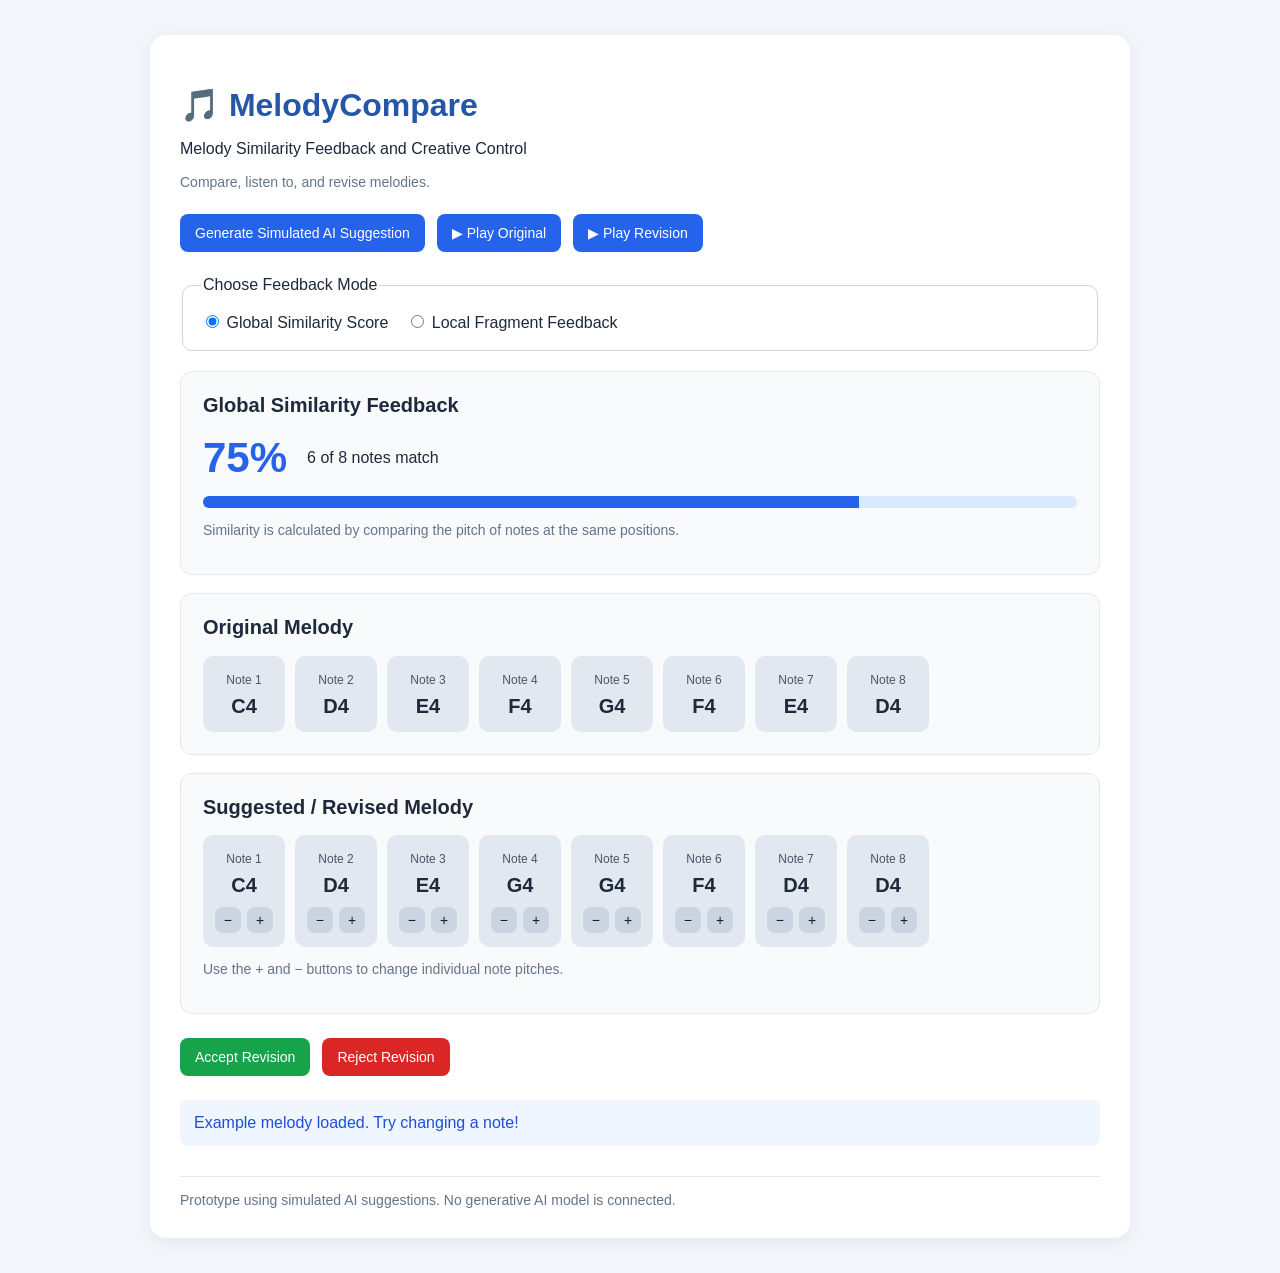
==== index.html @ 16bbe39f "Add working MelodyCompare prototype" ====
<!DOCTYPE html>
<html lang="en">
<head>
  <meta charset="UTF-8">
  <meta name="viewport" content="width=device-width, initial-scale=1.0">
  <title>MelodyCompare</title>
  <link rel="stylesheet" href="style.css">
</head>

<body>
  <main class="app">
    <header>
      <h1>🎵 MelodyCompare</h1>
      <p>Melody Similarity Feedback and Creative Control</p>
      <p class="subtitle">
        Compare, listen to, and revise melodies.
      </p>
    </header>

    <section class="toolbar">
      <button id="suggestBtn">
        Generate Simulated AI Suggestion
      </button>
      <button id="playOriginalBtn">
        ▶ Play Original
      </button>
      <button id="playRevisedBtn">
        ▶ Play Revision
      </button>
    </section>

    <fieldset class="mode-switch">
      <legend>Choose Feedback Mode</legend>

      <label>
        <input type="radio" name="feedbackMode"
               value="global" checked>
        Global Similarity Score
      </label>

      <label>
        <input type="radio" name="feedbackMode"
               value="local">
        Local Fragment Feedback
      </label>
    </fieldset>

    <section id="globalPanel" class="panel">
      <h2>Global Similarity Feedback</h2>
      <div class="score-line">
        <strong id="similarityScore">75%</strong>
        <span id="matchCount"></span>
      </div>
      <div class="meter">
        <div id="scoreBar" class="meter-fill"></div>
      </div>
      <p class="hint">
        Similarity is calculated by comparing
        the pitch of notes at the same positions.
      </p>
    </section>

    <section id="localPanel" class="panel hidden">
      <h2>Local Fragment Feedback</h2>
      <p>
        Green notes match the original.
        Orange notes have different pitches.
      </p>
    </section>

    <section class="panel">
      <h2>Original Melody</h2>
      <div id="originalNotes" class="notes"></div>
    </section>

    <section class="panel">
      <h2>Suggested / Revised Melody</h2>
      <div id="revisedNotes" class="notes"></div>
      <p class="hint">
        Use the + and − buttons to change
        individual note pitches.
      </p>
    </section>

    <section class="toolbar">
      <button id="acceptBtn" class="accept">
        Accept Revision
      </button>
      <button id="rejectBtn" class="reject">
        Reject Revision
      </button>
    </section>

    <p id="status" role="status">
      Example melody loaded. Try changing a note!
    </p>

    <footer>
      Prototype using simulated AI suggestions.
      No generative AI model is connected.
    </footer>
  </main>

  <script src="app.js"></script>
</body>
</html>
---- style.css ----
* {
  box-sizing: border-box;
}

body {
  margin: 0;
  font-family: Arial, sans-serif;
  background: #f3f6fb;
  color: #1e293b;
}

.app {
  max-width: 980px;
  margin: 35px auto;
  padding: 30px;
  background: white;
  border-radius: 16px;
  box-shadow: 0 4px 20px #00000012;
}

h1 {
  color: #2457a7;
  margin-bottom: 8px;
}

h2 {
  font-size: 20px;
  margin-top: 0;
}

.subtitle,
.hint,
footer {
  color: #64748b;
  font-size: 14px;
}

.toolbar {
  display: flex;
  flex-wrap: wrap;
  gap: 12px;
  margin: 24px 0;
}

button {
  cursor: pointer;
  border: none;
  border-radius: 8px;
  padding: 11px 15px;
  background: #2563eb;
  color: white;
  font-size: 14px;
}

button:hover {
  filter: brightness(0.92);
}

.mode-switch {
  display: flex;
  flex-wrap: wrap;
  gap: 18px;
  border: 1px solid #cbd5e1;
  border-radius: 10px;
  padding: 18px;
  margin-bottom: 20px;
}

.mode-switch label {
  cursor: pointer;
}

.panel {
  background: #f8fafc;
  border: 1px solid #e2e8f0;
  border-radius: 12px;
  padding: 22px;
  margin: 18px 0;
}

.hidden {
  display: none;
}

.score-line {
  display: flex;
  align-items: center;
  gap: 20px;
  margin: 14px 0;
}

#similarityScore {
  font-size: 42px;
  color: #2563eb;
}

.meter {
  height: 12px;
  background: #dbeafe;
  border-radius: 10px;
  overflow: hidden;
}

.meter-fill {
  height: 100%;
  width: 75%;
  background: #2563eb;
  transition: width 0.2s;
}

.notes {
  display: flex;
  flex-wrap: wrap;
  gap: 10px;
  margin-top: 15px;
}

.note {
  min-width: 82px;
  padding: 12px 8px;
  text-align: center;
  background: #e2e8f0;
  border: 2px solid transparent;
  border-radius: 10px;
}

.note strong {
  display: block;
  font-size: 20px;
  margin-top: 7px;
}

.index {
  font-size: 12px;
  color: #475569;
}

.note.matched {
  background: #dcfce7;
  border-color: #22c55e;
}

.note.changed {
  background: #ffedd5;
  border-color: #f97316;
}

.note-controls {
  display: flex;
  justify-content: center;
  gap: 6px;
  margin-top: 10px;
}

.note-controls button {
  padding: 5px 9px;
  background: #cbd5e1;
  color: #0f172a;
}

.accept {
  background: #16a34a;
}

.reject {
  background: #dc2626;
}

#status {
  padding: 14px;
  border-radius: 8px;
  background: #eff6ff;
  color: #1d4ed8;
}

footer {
  margin-top: 30px;
  border-top: 1px solid #e2e8f0;
  padding-top: 15px;
}

@media (max-width: 600px) {
  .app {
    margin: 0;
    padding: 16px;
  }

  .note {
    min-width: 70px;
  }
}
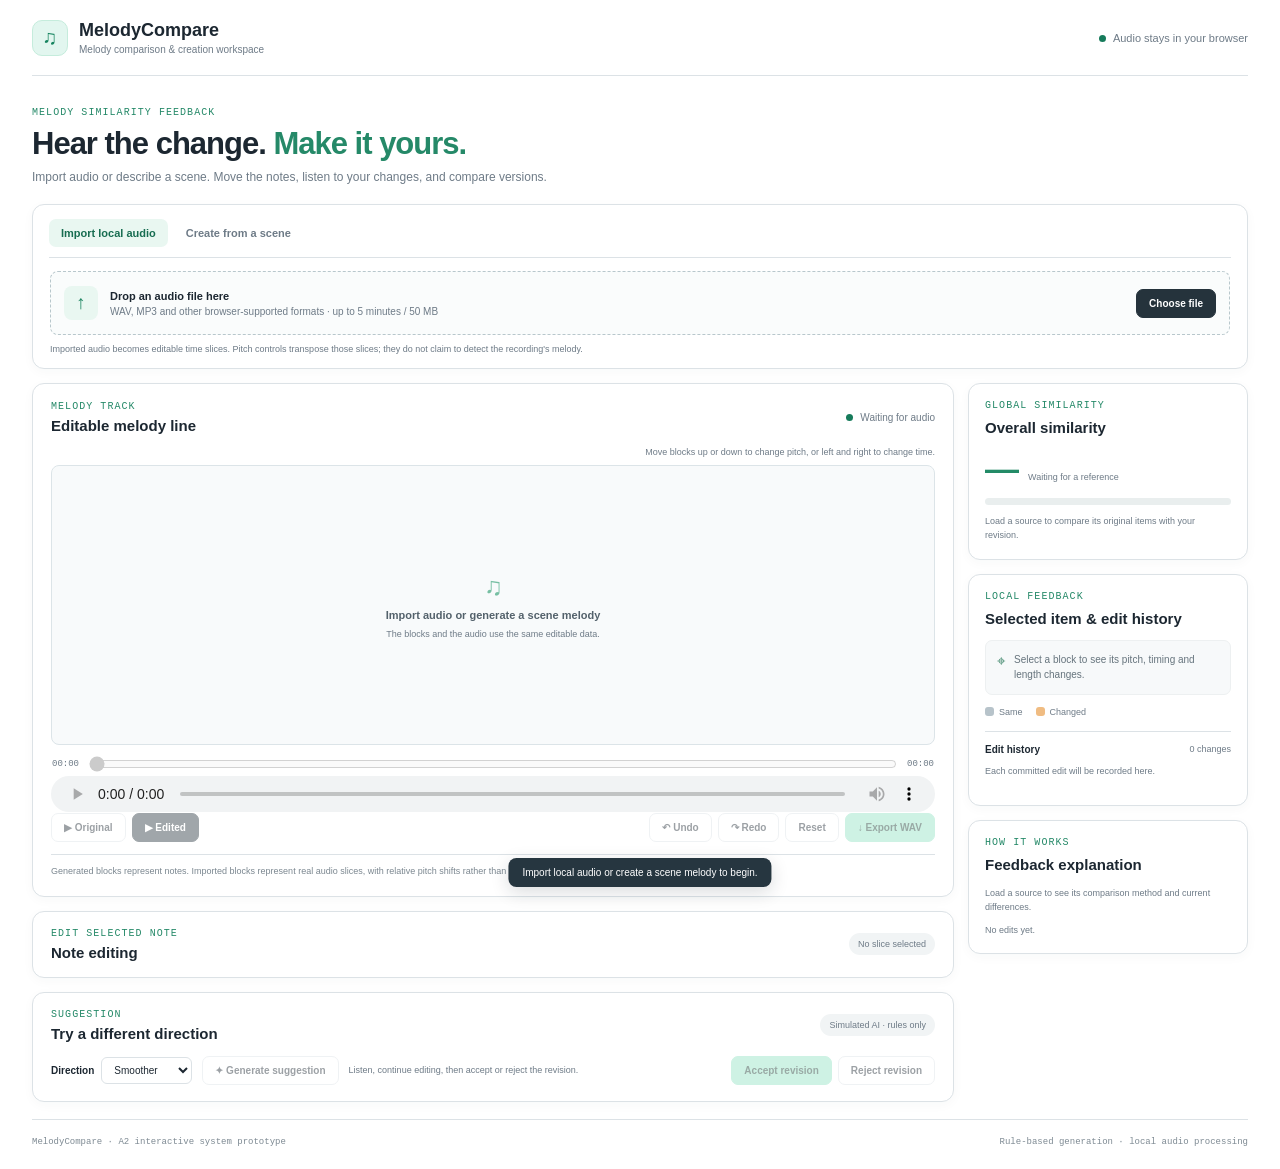
==== commit a355b154: "Upgrade MelodyCompare with audio editing and feedback" ====
--- a/index.html
+++ b/index.html
@@ -1,107 +1,77 @@
-
-<!DOCTYPE html>
-<html lang="en">
-<head>
-  <meta charset="UTF-8">
-  <meta name="viewport" content="width=device-width, initial-scale=1.0">
-  <title>MelodyCompare</title>
-  <link rel="stylesheet" href="style.css">
-</head>
-
-<body>
-  <main class="app">
-    <header>
-      <h1>🎵 MelodyCompare</h1>
-      <p>Melody Similarity Feedback and Creative Control</p>
-      <p class="subtitle">
-        Compare, listen to, and revise melodies.
-      </p>
-    </header>
-
-    <section class="toolbar">
-      <button id="suggestBtn">
-        Generate Simulated AI Suggestion
-      </button>
-      <button id="playOriginalBtn">
-        ▶ Play Original
-      </button>
-      <button id="playRevisedBtn">
-        ▶ Play Revision
-      </button>
-    </section>
-
-    <fieldset class="mode-switch">
-      <legend>Choose Feedback Mode</legend>
-
-      <label>
-        <input type="radio" name="feedbackMode"
-               value="global" checked>
-        Global Similarity Score
-      </label>
-
-      <label>
-        <input type="radio" name="feedbackMode"
-               value="local">
-        Local Fragment Feedback
-      </label>
-    </fieldset>
-
-    <section id="globalPanel" class="panel">
-      <h2>Global Similarity Feedback</h2>
-      <div class="score-line">
-        <strong id="similarityScore">75%</strong>
-        <span id="matchCount"></span>
-      </div>
-      <div class="meter">
-        <div id="scoreBar" class="meter-fill"></div>
-      </div>
-      <p class="hint">
-        Similarity is calculated by comparing
-        the pitch of notes at the same positions.
-      </p>
-    </section>
-
-    <section id="localPanel" class="panel hidden">
-      <h2>Local Fragment Feedback</h2>
-      <p>
-        Green notes match the original.
-        Orange notes have different pitches.
-      </p>
-    </section>
-
-    <section class="panel">
-      <h2>Original Melody</h2>
-      <div id="originalNotes" class="notes"></div>
-    </section>
-
-    <section class="panel">
-      <h2>Suggested / Revised Melody</h2>
-      <div id="revisedNotes" class="notes"></div>
-      <p class="hint">
-        Use the + and − buttons to change
-        individual note pitches.
-      </p>
-    </section>
-
-    <section class="toolbar">
-      <button id="acceptBtn" class="accept">
-        Accept Revision
-      </button>
-      <button id="rejectBtn" class="reject">
-        Reject Revision
-      </button>
-    </section>
-
-    <p id="status" role="status">
-      Example melody loaded. Try changing a note!
-    </p>
-
-    <footer>
-      Prototype using simulated AI suggestions.
-      No generative AI model is connected.
-    </footer>
-  </main>
-
-  <script src="app.js"></script>
-</body>
-</html>
+<!doctype html>
+<html lang="en">
+<head>
+  <meta charset="UTF-8">
+  <meta name="viewport" content="width=device-width, initial-scale=1.0">
+  <meta name="theme-color" content="#ffffff">
+  <title>MelodyCompare — Melody editing workspace</title>
+  <link rel="stylesheet" href="style.css">
+</head>
+<body>
+  <main class="app-shell">
+    <header class="topbar">
+      <a class="brand" href="#top"><span class="brand-mark">♫</span><span>MelodyCompare<small>Melody comparison &amp; creation workspace</small></span></a>
+      <span class="privacy-note"><i></i>Audio stays in your browser</span>
+    </header>
+    <section class="intro" id="top">
+      <div><p class="eyebrow">MELODY SIMILARITY FEEDBACK</p><h1>Hear the change. <span>Make it yours.</span></h1><p class="subtitle">Import audio or describe a scene. Move the notes, listen to your changes, and compare versions.</p></div>
+    </section>
+    <section class="source-card card" aria-label="Audio source">
+      <div class="source-tabs" role="tablist" aria-label="Choose an audio source">
+        <button class="source-tab active" id="uploadTab" type="button" role="tab" aria-selected="true" aria-controls="uploadSource">Import local audio</button>
+        <button class="source-tab" id="generateTab" type="button" role="tab" aria-selected="false" aria-controls="generateSource">Create from a scene</button>
+      </div>
+      <div id="uploadSource" class="source-content" role="tabpanel">
+        <input id="audioFile" type="file" accept="audio/*,.wav,.mp3,.m4a,.aac,.ogg,.flac,.webm" hidden>
+        <div class="upload-drop" id="dropZone" tabindex="0" role="button" aria-label="Choose or drop an audio file">
+          <span class="upload-icon">↑</span><div><strong>Drop an audio file here</strong><span>WAV, MP3 and other browser-supported formats · up to 5 minutes / 50 MB</span></div><button class="button button-dark" id="chooseFileBtn" type="button">Choose file</button>
+        </div>
+        <p class="fine-print">Imported audio becomes editable time slices. Pitch controls transpose those slices; they do not claim to detect the recording's melody.</p>
+      </div>
+      <div id="generateSource" class="source-content hidden" role="tabpanel">
+        <label class="prompt-label" for="scenePrompt">Describe the scene you want to hear</label>
+        <div class="prompt-row"><input id="scenePrompt" type="text" maxlength="160" placeholder="For example: a gentle piano melody on a rainy evening"><button class="button button-primary" id="generateBtn" type="button">✦ Generate melody</button></div>
+        <div class="generator-options"><label>Mood<select id="moodSelect"><option value="follow">Follow description</option><option value="calm">Calm</option><option value="bright">Bright</option><option value="dreamy">Dreamy</option><option value="sad">Sad</option><option value="energetic">Energetic</option></select></label><label>Tempo <span id="tempoValue">96 BPM</span><input id="tempoControl" type="range" min="60" max="150" value="96"></label></div>
+        <p class="fine-print">A local rule-based generator creates a random monophonic melody. No generative AI model is connected.</p>
+      </div>
+      <div id="loadedFile" class="loaded-file hidden"><span class="file-glyph">♫</span><div><strong id="fileName">—</strong><span id="fileInfo">—</span></div><button class="button button-light" id="replaceFileBtn" type="button">Replace file</button></div>
+    </section>
+    <div class="workspace-grid">
+      <section class="main-column">
+        <section class="card track-card">
+          <div class="track-header"><div><p class="eyebrow">MELODY TRACK</p><h2 id="trackTitle">Editable melody line</h2></div><div class="track-status"><span class="status-dot" id="sourceDot"></span><span id="sourceStatus">Waiting for audio</span></div></div>
+          <div class="track-legend"><span class="note-legend"><i class="legend-original"></i>Same as original</span><span class="note-legend"><i class="legend-edited"></i>Changed or added</span><span class="drag-hint" id="lineHelp">Move blocks up or down to change pitch, or left and right to change time.</span></div>
+          <div class="view-options hidden" id="viewOptions"><span class="slice-view-label">Editable slices</span><span class="slice-info" id="sliceInfo"></span></div>
+          <div class="roll-wrap" id="rollWrap"><canvas id="trackCanvas" aria-label="Editable pitch and timing blocks. Select a block to use the pitch and duration controls."></canvas><div class="empty-state" id="emptyState"><span>♫</span><strong>Import audio or generate a scene melody</strong><small>The blocks and the audio use the same editable data.</small></div></div>
+          <div class="track-navigation hidden" id="trackNavigation" aria-label="Timeline view navigation"><button class="button button-light" type="button" id="panLeftBtn" aria-label="Move timeline view left" disabled>◀</button><label for="trackPan">View</label><input id="trackPan" type="range" min="0" max="1000" step="1" value="0" disabled aria-label="Move the visible timeline left or right"><button class="button button-light" type="button" id="panRightBtn" aria-label="Move timeline view right" disabled>▶</button><span id="viewRange" class="view-range">00:00 – 00:00</span></div>
+          <div class="timeline-row"><span id="trackStart">00:00</span><input id="seekControl" type="range" min="0" max="1000" value="0" disabled aria-label="Playback position"><span id="trackEnd">00:00</span></div>
+          <audio id="audioPlayer" controls preload="metadata" class="audio-player" aria-label="Play, pause and seek audio"></audio>
+          <div class="track-actions">
+            <div class="button-row"><button class="button button-light" id="playOriginalBtn" type="button" disabled>▶ Original</button><button class="button button-dark" id="playEditedBtn" type="button" disabled>▶ Edited</button></div>
+            <div class="button-row"><button class="button button-light" id="undoBtn" type="button" disabled>↶ Undo</button><button class="button button-light" id="redoBtn" type="button" disabled>↷ Redo</button><button class="button button-light" id="resetBtn" type="button" disabled>Reset</button><button class="button button-primary" id="downloadBtn" type="button" disabled>↓ Export WAV</button></div>
+          </div>
+          <p class="source-caveat" id="sourceCaveat">Generated blocks represent notes. Imported blocks represent real audio slices, with relative pitch shifts rather than detected musical pitches.</p>
+        </section>
+        <section class="card edit-card" id="editCard">
+          <div class="section-heading"><div><p class="eyebrow">EDIT SELECTED NOTE</p><h2 id="editTitle">Note editing</h2></div><span id="selectedNoteLabel" class="selection-chip">No note selected</span></div>
+          <div class="note-controls" id="noteControls"><label><span id="pitchControlLabel">Pitch</span> <select id="notePitch" disabled></select></label><label>Length <select id="noteLength" disabled><option value="0.5">½ beat</option><option value="1">1 beat</option><option value="1.5">1.5 beats</option><option value="2">2 beats</option></select></label><button class="button button-light" id="duplicateNoteBtn" type="button" disabled>Duplicate</button><button class="button button-light button-red" id="deleteNoteBtn" type="button" disabled>Delete</button><button class="button button-light" id="addNoteBtn" type="button" disabled>＋ Add</button></div>
+          <div class="upload-tools hidden" id="uploadTools"><label>Volume <input id="volumeControl" type="range" min="0" max="150" value="100"><span id="volumeValue">100%</span></label><label>Speed <input id="speedControl" type="range" min="0.5" max="1.5" step="0.05" value="1"><span id="speedValue">1.00×</span></label><button class="button button-light" id="fadeInBtn" type="button">Fade in · 2s</button><button class="button button-light" id="fadeOutBtn" type="button">Fade out · 2s</button><div class="selection-actions"><span id="selectionLabel">Shift + drag on the track to select a time range</span><button class="button button-light" id="keepSelectionBtn" type="button" disabled>Keep range</button><button class="button button-light button-red" id="deleteSelectionBtn" type="button" disabled>Remove range</button></div></div>
+        </section>
+        <section class="card edit-card suggestion-card" id="suggestionCard">
+          <div class="section-heading"><div><p class="eyebrow">SUGGESTION</p><h2>Try a different direction</h2></div><span class="selection-chip">Simulated AI · rules only</span></div>
+          <div class="suggestion-row"><div><strong>Direction</strong><select id="suggestionDirection"><option value="smoother">Smoother</option><option value="simpler">Simpler</option><option value="varied">More varied</option><option value="higher">Higher</option></select></div><button class="button button-light" id="suggestBtn" type="button" disabled>✦ Generate suggestion</button><span id="suggestionInfo">Listen, continue editing, then accept or reject the revision.</span><div class="suggestion-actions"><button class="button button-primary" id="acceptBtn" type="button" disabled>Accept revision</button><button class="button button-light" id="rejectBtn" type="button" disabled>Reject revision</button></div></div>
+        </section>
+      </section>
+      <aside class="feedback-column">
+        <section class="card feedback-card"><p class="eyebrow">GLOBAL SIMILARITY</p><h2 id="similarityTitle">Overall similarity</h2><div class="score-row"><strong id="similarityScore">—</strong><span id="similarityCount">Waiting for a reference</span></div><div class="meter"><div id="scoreBar"></div></div><p id="similarityMethod" class="feedback-copy">Load a source to compare its original items with your revision.</p></section>
+        <section class="card feedback-card local-card"><p class="eyebrow">LOCAL FEEDBACK</p><h2>Selected item &amp; edit history</h2><div class="local-note-box" id="localFeedback"><span class="local-icon">⌖</span><p>Select a block to see its pitch, timing and length changes.</p></div><div class="feedback-key"><span><i class="same-key"></i>Same</span><span><i class="changed-key"></i>Changed</span></div><div class="history-heading"><strong>Edit history</strong><span id="changeCount">0 changes</span></div><p id="historyEmpty" class="feedback-copy">Each committed edit will be recorded here.</p><ol id="changeHistory" class="change-history" aria-label="Complete chronological edit history"></ol></section>
+        <section class="card feedback-card explanation-card"><p class="eyebrow">HOW IT WORKS</p><h2>Feedback explanation</h2><p id="feedbackExplanation">Load a source to see its comparison method and current differences.</p><p id="feedbackLatest">No edits yet.</p></section>
+      </aside>
+    </div>
+    <div id="status" class="toast" role="status" aria-live="polite">Import local audio or create a scene melody to begin.</div>
+    <footer><span>MelodyCompare · A2 interactive system prototype</span><span>Rule-based generation · local audio processing</span></footer>
+  </main>
+  <script src="audio-engine.js"></script>
+  <script src="app.js"></script>
+</body>
+</html>
--- a/style.css
+++ b/style.css
@@ -1,192 +1,167 @@
-
-* {
-  box-sizing: border-box;
-}
-
-body {
-  margin: 0;
-  font-family: Arial, sans-serif;
-  background: #f3f6fb;
-  color: #1e293b;
-}
-
-.app {
-  max-width: 980px;
-  margin: 35px auto;
-  padding: 30px;
-  background: white;
-  border-radius: 16px;
-  box-shadow: 0 4px 20px #00000012;
-}
-
-h1 {
-  color: #2457a7;
-  margin-bottom: 8px;
-}
-
-h2 {
-  font-size: 20px;
-  margin-top: 0;
-}
-
-.subtitle,
-.hint,
-footer {
-  color: #64748b;
-  font-size: 14px;
-}
-
-.toolbar {
-  display: flex;
-  flex-wrap: wrap;
-  gap: 12px;
-  margin: 24px 0;
-}
-
-button {
-  cursor: pointer;
-  border: none;
-  border-radius: 8px;
-  padding: 11px 15px;
-  background: #2563eb;
-  color: white;
-  font-size: 14px;
-}
-
-button:hover {
-  filter: brightness(0.92);
-}
-
-.mode-switch {
-  display: flex;
-  flex-wrap: wrap;
-  gap: 18px;
-  border: 1px solid #cbd5e1;
-  border-radius: 10px;
-  padding: 18px;
-  margin-bottom: 20px;
-}
-
-.mode-switch label {
-  cursor: pointer;
-}
-
-.panel {
-  background: #f8fafc;
-  border: 1px solid #e2e8f0;
-  border-radius: 12px;
-  padding: 22px;
-  margin: 18px 0;
-}
-
-.hidden {
-  display: none;
-}
-
-.score-line {
-  display: flex;
-  align-items: center;
-  gap: 20px;
-  margin: 14px 0;
-}
-
-#similarityScore {
-  font-size: 42px;
-  color: #2563eb;
-}
-
-.meter {
-  height: 12px;
-  background: #dbeafe;
-  border-radius: 10px;
-  overflow: hidden;
-}
-
-.meter-fill {
-  height: 100%;
-  width: 75%;
-  background: #2563eb;
-  transition: width 0.2s;
-}
-
-.notes {
-  display: flex;
-  flex-wrap: wrap;
-  gap: 10px;
-  margin-top: 15px;
-}
-
-.note {
-  min-width: 82px;
-  padding: 12px 8px;
-  text-align: center;
-  background: #e2e8f0;
-  border: 2px solid transparent;
-  border-radius: 10px;
-}
-
-.note strong {
-  display: block;
-  font-size: 20px;
-  margin-top: 7px;
-}
-
-.index {
-  font-size: 12px;
-  color: #475569;
-}
-
-.note.matched {
-  background: #dcfce7;
-  border-color: #22c55e;
-}
-
-.note.changed {
-  background: #ffedd5;
-  border-color: #f97316;
-}
-
-.note-controls {
-  display: flex;
-  justify-content: center;
-  gap: 6px;
-  margin-top: 10px;
-}
-
-.note-controls button {
-  padding: 5px 9px;
-  background: #cbd5e1;
-  color: #0f172a;
-}
-
-.accept {
-  background: #16a34a;
-}
-
-.reject {
-  background: #dc2626;
-}
-
-#status {
-  padding: 14px;
-  border-radius: 8px;
-  background: #eff6ff;
-  color: #1d4ed8;
-}
-
-footer {
-  margin-top: 30px;
-  border-top: 1px solid #e2e8f0;
-  padding-top: 15px;
-}
-
-@media (max-width: 600px) {
-  .app {
-    margin: 0;
-    padding: 16px;
-  }
-
-  .note {
-    min-width: 70px;
-  }
-}
+:root{--bg:#fff;--card:#fff;--ink:#1c2731;--muted:#6e7b87;--line:#dce2e6;--soft:#f7f9fa;--mint:#53c7a1;--mint-dark:#167b5b;--amber:#e59c55;--red:#c95f54;--blue:#5583ae;font-family:Inter,"Segoe UI","Microsoft YaHei",sans-serif;color:var(--ink);background:var(--bg)}
+*{box-sizing:border-box}
+body{margin:0;background:var(--bg);min-height:100vh}
+.app-shell{max-width:1360px;padding:0 32px;margin:auto}
+.topbar{height:76px;border-bottom:1px solid var(--line);display:flex;align-items:center;justify-content:space-between}
+.brand{display:flex;align-items:center;gap:11px;text-decoration:none;color:var(--ink);font-weight:750;font-size:18px}
+.brand-mark{width:36px;height:36px;background:#e2f6ef;border:1px solid #c5ecdc;border-radius:10px;color:#16845f;display:grid;place-items:center;font-size:20px}
+.brand small{display:block;font:10px "Segoe UI",sans-serif;color:var(--muted);font-weight:500;margin-top:3px}
+.privacy-note{font-size:11px;color:var(--muted)}
+.privacy-note i,.status-dot{display:inline-block;width:7px;height:7px;border-radius:50%;background:var(--mint-dark);margin-right:7px}
+.intro{padding:31px 0 20px}
+.eyebrow{font:10px ui-monospace,Consolas,monospace;letter-spacing:1.05px;color:#258968;margin:0 0 8px}
+.intro h1{font-size:31px;letter-spacing:-1px;margin:0;font-weight:730}
+.intro h1 span{color:#258968}
+.subtitle{font-size:12px;color:var(--muted);margin:8px 0 0}
+.card{background:var(--card);border:1px solid var(--line);border-radius:12px;box-shadow:0 3px 12px #20303e08}
+.source-card{padding:14px 17px;margin-bottom:14px}
+.source-tabs{display:flex;gap:6px;border-bottom:1px solid var(--line);margin:0 -1px 13px;padding-bottom:10px}
+.source-tab{border:0;border-radius:7px;background:transparent;color:var(--muted);padding:8px 12px;font:600 11px "Segoe UI",sans-serif;cursor:pointer}
+.source-tab.active{color:#176d51;background:#e9f7f1}
+.source-content.hidden,.hidden{display:none!important}
+.upload-drop{min-height:64px;border:1px dashed #b8c7cc;background:#fafcfc;border-radius:8px;padding:10px 13px;display:flex;align-items:center;gap:12px;cursor:pointer}
+.upload-drop.dragging{border-color:var(--mint-dark);background:#f0faf6}
+.upload-icon{width:34px;height:34px;border-radius:8px;background:#e9f7f1;color:#218764;display:grid;place-items:center;font-size:19px}
+.upload-drop>div{display:grid;gap:4px;flex:1}
+.upload-drop strong{font-size:11px}
+.upload-drop span:not(.upload-icon){font-size:10px;color:var(--muted)}
+.button{border:1px solid var(--line);border-radius:7px;padding:8px 12px;background:#fff;color:var(--ink);font:600 10px "Segoe UI",sans-serif;cursor:pointer;white-space:nowrap;transition:.15s}
+.button:hover:not(:disabled){border-color:#9cabae;background:#f7f9f9}
+.button:focus-visible,input:focus-visible,select:focus-visible,.upload-drop:focus-visible{outline:2px solid #4dc29a;outline-offset:2px}
+.button:disabled{opacity:.43;cursor:not-allowed}
+.button-dark{background:#25333c;color:#fff;border-color:#25333c}
+.button-dark:hover:not(:disabled){background:#374a56;color:#fff}
+.button-primary{background:#8ee2c2;border-color:#8ee2c2;color:#153b30}
+.button-primary:hover:not(:disabled){background:#a3ecd1}
+.button-red{color:#b14f48}
+.prompt-label{display:block;font-size:10px;font-weight:650;margin:1px 0 6px}
+.prompt-row{display:flex;gap:8px}
+.prompt-row input{flex:1;min-width:0;border:1px solid var(--line);border-radius:7px;padding:10px 12px;font:11px "Segoe UI",sans-serif;color:var(--ink);background:#fff}
+.generator-options{display:flex;align-items:center;gap:24px;margin-top:10px}
+.generator-options label,.note-controls label,.upload-tools>label{font-size:10px;color:var(--muted);display:flex;align-items:center;gap:8px}
+.generator-options select,.suggestion-row select,.note-controls select{background:#fff;color:var(--ink);border:1px solid var(--line);border-radius:6px;padding:6px 8px;font:10px "Segoe UI",sans-serif}
+.generator-options input{accent-color:var(--mint-dark);width:120px}
+.generator-options label span{color:var(--ink)}
+.fine-print{font-size:9px;color:var(--muted);margin:9px 0 0}
+.loaded-file{display:flex;align-items:center;gap:10px;padding:7px 1px 2px}
+.file-glyph{width:32px;height:32px;border-radius:8px;display:grid;place-items:center;background:#eef7f4;color:#23845f}
+.loaded-file div{display:grid;gap:3px;flex:1;min-width:0}
+.loaded-file strong{font-size:11px;overflow:hidden;text-overflow:ellipsis;white-space:nowrap}
+.loaded-file span:not(.file-glyph){font-size:9px;color:var(--muted)}
+.workspace-grid{min-width:0;max-width:100%;display:grid;grid-template-columns:minmax(0,1fr) 280px;gap:14px;align-items:start}
+.main-column,.feedback-column{display:grid;grid-template-columns:minmax(0,1fr);min-width:0;max-width:100%;gap:14px}
+.track-card{padding:17px 18px;min-width:0;max-width:100%;overflow:hidden}
+.track-header,.section-heading{display:flex;justify-content:space-between;align-items:center}
+.track-header .eyebrow,.section-heading .eyebrow{margin-bottom:5px}
+.track-header h2,.section-heading h2,.feedback-card h2{font-size:15px;margin:0;font-weight:700}
+.track-status{font-size:10px;color:var(--muted)}
+.track-legend{display:flex;align-items:center;gap:14px;margin:13px 0 8px;font-size:9px;color:var(--muted)}
+.track-legend>span:not(.drag-hint){display:flex;align-items:center;gap:6px}
+.track-legend i{display:inline-block;width:9px;height:9px;border-radius:3px}
+.legend-original{background:#b7c3ca}
+.legend-edited{background:#f0bc82}
+.drag-hint{margin-left:auto}
+.roll-wrap{width:100%;min-width:0;max-width:100%;height:280px;position:relative;border:1px solid #dce4e8;border-radius:8px;background:#f8fafb;overflow:hidden}
+.roll-wrap canvas{width:100%;max-width:100%;height:100%;display:block;touch-action:none;cursor:crosshair}
+.empty-state{position:absolute;inset:0;display:grid;align-content:center;justify-items:center;gap:8px;color:var(--muted);pointer-events:none}
+.empty-state>span{font-size:25px;color:#77bfa3}
+.empty-state strong{font-size:11px;color:#53616b}
+.empty-state small{font-size:9px}
+.timeline-row{min-width:0;display:flex;align-items:center;gap:8px;margin:9px 1px 2px;color:var(--muted);font:9px ui-monospace,Consolas,monospace}
+.timeline-row input{min-width:0;flex:1;accent-color:#48b98e}
+.audio-player{display:block;max-width:100%;min-width:0;height:36px;width:100%;filter:none;margin:1px 0}
+.track-actions{display:flex;justify-content:space-between;align-items:center;gap:8px;flex-wrap:wrap}
+.button-row{display:flex;align-items:center;gap:6px;flex-wrap:wrap}
+.source-caveat{font-size:9px;color:#7b8790;border-top:1px solid var(--line);padding-top:10px;margin:12px 0 0;line-height:1.5}
+.edit-card{padding:16px 18px}
+.selection-chip{border-radius:20px;background:#f1f4f5;color:var(--muted);font-size:9px;padding:6px 9px}
+.note-controls{display:flex;gap:9px;align-items:center;flex-wrap:wrap;margin-top:14px}
+.note-controls label{color:var(--ink)}
+.note-controls select{min-width:90px}
+.upload-tools{display:flex;gap:9px;align-items:center;flex-wrap:wrap;margin-top:14px}
+.upload-tools.hidden{display:none}
+.upload-tools input{accent-color:var(--mint-dark);width:110px}
+.upload-tools span{color:var(--ink)}
+.selection-actions{display:flex;align-items:center;gap:7px;flex-wrap:wrap;width:100%;padding-top:7px}
+.selection-actions>span{font-size:9px;color:var(--muted);margin-right:auto}
+.section-divider{height:1px;background:var(--line);margin:15px 0}
+.suggestion-row{display:flex;align-items:center;gap:10px;flex-wrap:wrap}
+.suggestion-row>div:first-child{display:grid;grid-template-columns:auto auto;gap:6px;align-items:center}
+.suggestion-row .eyebrow{grid-column:1/-1;margin:0}
+.suggestion-row strong{font-size:10px}
+.suggestion-row>span{font-size:9px;color:var(--muted);flex:1}
+.suggestion-actions{display:flex;gap:6px}
+.feedback-card{padding:16px}
+.feedback-card h2{margin-bottom:13px}
+.score-row{display:flex;align-items:baseline;gap:9px;margin:8px 0 10px}
+.score-row strong{font:700 34px "Segoe UI",sans-serif;color:#238b67}
+.score-row span{font-size:9px;color:var(--muted)}
+.meter{height:7px;background:#e9eeee;border-radius:10px;overflow:hidden}
+.meter>div{height:100%;width:0;background:#55c69e;transition:width .2s}
+.feedback-copy{font-size:9px;color:var(--muted);line-height:1.55;margin:10px 0 0}
+.local-note-box{display:flex;gap:9px;align-items:flex-start;background:#f7f9fa;border:1px solid #edf0f1;border-radius:7px;padding:11px}
+.local-icon{font-size:15px;color:#468b70}
+.local-note-box p{font-size:10px;line-height:1.55;color:#66747d;margin:0}
+.feedback-key{display:flex;gap:13px;margin-top:12px;font-size:9px;color:var(--muted)}
+.feedback-key span{display:flex;align-items:center;gap:5px}
+.feedback-key i{width:9px;height:9px;border-radius:3px}
+.same-key{background:#b7c3ca}
+.changed-key{background:#f0bc82}
+.explanation-card p:not(.eyebrow){font-size:9px;color:var(--muted);line-height:1.6;margin:8px 0 0}
+.toast{position:fixed;bottom:13px;left:50%;transform:translateX(-50%);background:#263640;color:#fff;border-radius:8px;padding:9px 14px;font-size:10px;box-shadow:0 5px 18px #13202a28;z-index:4;max-width:90vw;text-align:center}
+footer{display:flex;justify-content:space-between;border-top:1px solid var(--line);padding:17px 0 22px;margin-top:17px;color:#7e8a93;font:9px ui-monospace,Consolas,monospace}
+
+
+.same-key,.legend-original{background:#b7c3ca}
+.changed-key,.legend-edited{background:#f0bc82}
+
+.view-options{display:flex;align-items:center;gap:10px;flex-wrap:wrap;margin:0 0 9px}
+.slice-view-label{background:#e9f7f1;border:1px solid #aad5c5;color:#176d51;border-radius:7px;padding:8px 12px;font-size:10px;white-space:nowrap}
+.slice-info{font-size:9px;color:var(--muted)}
+
+.suggestion-card .suggestion-row{margin-top:14px}
+.suggestion-row>div:first-child{display:flex;gap:7px}
+.history-heading{display:flex;justify-content:space-between;align-items:center;border-top:1px solid var(--line);margin-top:14px;padding-top:12px;font-size:10px}
+.history-heading span{font-size:9px;color:var(--muted)}
+.change-history{max-height:330px;overflow-y:auto;overscroll-behavior:contain;padding:0 0 0 23px;margin:10px 0 0;font-size:10px}
+.change-history li{padding:0 4px 12px 2px;line-height:1.55;border-bottom:1px solid #eef1f2;margin-bottom:10px}
+.change-history strong{display:block;font-size:10px}
+.change-history small{display:block;color:var(--muted);font-size:9px}
+.change-history p{margin:3px 0 0;color:#586974;overflow-wrap:anywhere}
+.suggestion-row>span{min-width:140px}
+.feedback-copy{overflow-wrap:anywhere}
+
+@media(max-width:950px){.workspace-grid{grid-template-columns:minmax(0,1fr) 245px}
+.app-shell{padding:0 20px}
+.track-actions{align-items:flex-start;flex-direction:column}
+}
+@media(max-width:720px){.workspace-grid{grid-template-columns:1fr}
+.feedback-column{grid-template-columns:1fr 1fr}
+.explanation-card{grid-column:1/-1}
+.app-shell{padding:0 14px}
+.roll-wrap{height:245px}
+.intro h1{font-size:27px}
+.privacy-note{font-size:9px}
+.track-legend{gap:9px;flex-wrap:wrap}
+.drag-hint{width:100%;margin:0}
+.generator-options{gap:12px;flex-wrap:wrap}
+}
+@media(max-width:500px){.feedback-column{grid-template-columns:1fr}
+.explanation-card{grid-column:auto}
+.app-shell{padding:0 11px}
+.track-card,.edit-card,.feedback-card{padding:13px}
+.roll-wrap{height:220px}
+.track-actions>.button-row{width:100%}
+.track-actions .button{padding:7px 8px;font-size:9px}
+.intro{padding-top:24px}
+.intro h1{font-size:25px}
+.suggestion-row>span{width:100%;flex:initial}
+.suggestion-actions{width:100%}
+.upload-drop{flex-wrap:wrap}
+.upload-drop .button{margin-left:46px}
+footer{flex-direction:column;gap:7px}
+}
+
+
+.track-navigation{display:flex;align-items:center;gap:8px;width:100%;min-width:0;margin:10px 0 3px;color:var(--muted);font-size:10px}.track-navigation input{flex:1;min-width:0;accent-color:var(--mint-dark)}.track-navigation .button{flex:none;padding:6px 10px}.view-range{font:9px ui-monospace,Consolas,monospace;white-space:nowrap}
+@media(max-width:500px){.track-navigation{gap:6px;flex-wrap:wrap}.track-navigation input{flex-basis:40%}.view-range{width:100%;text-align:center}}
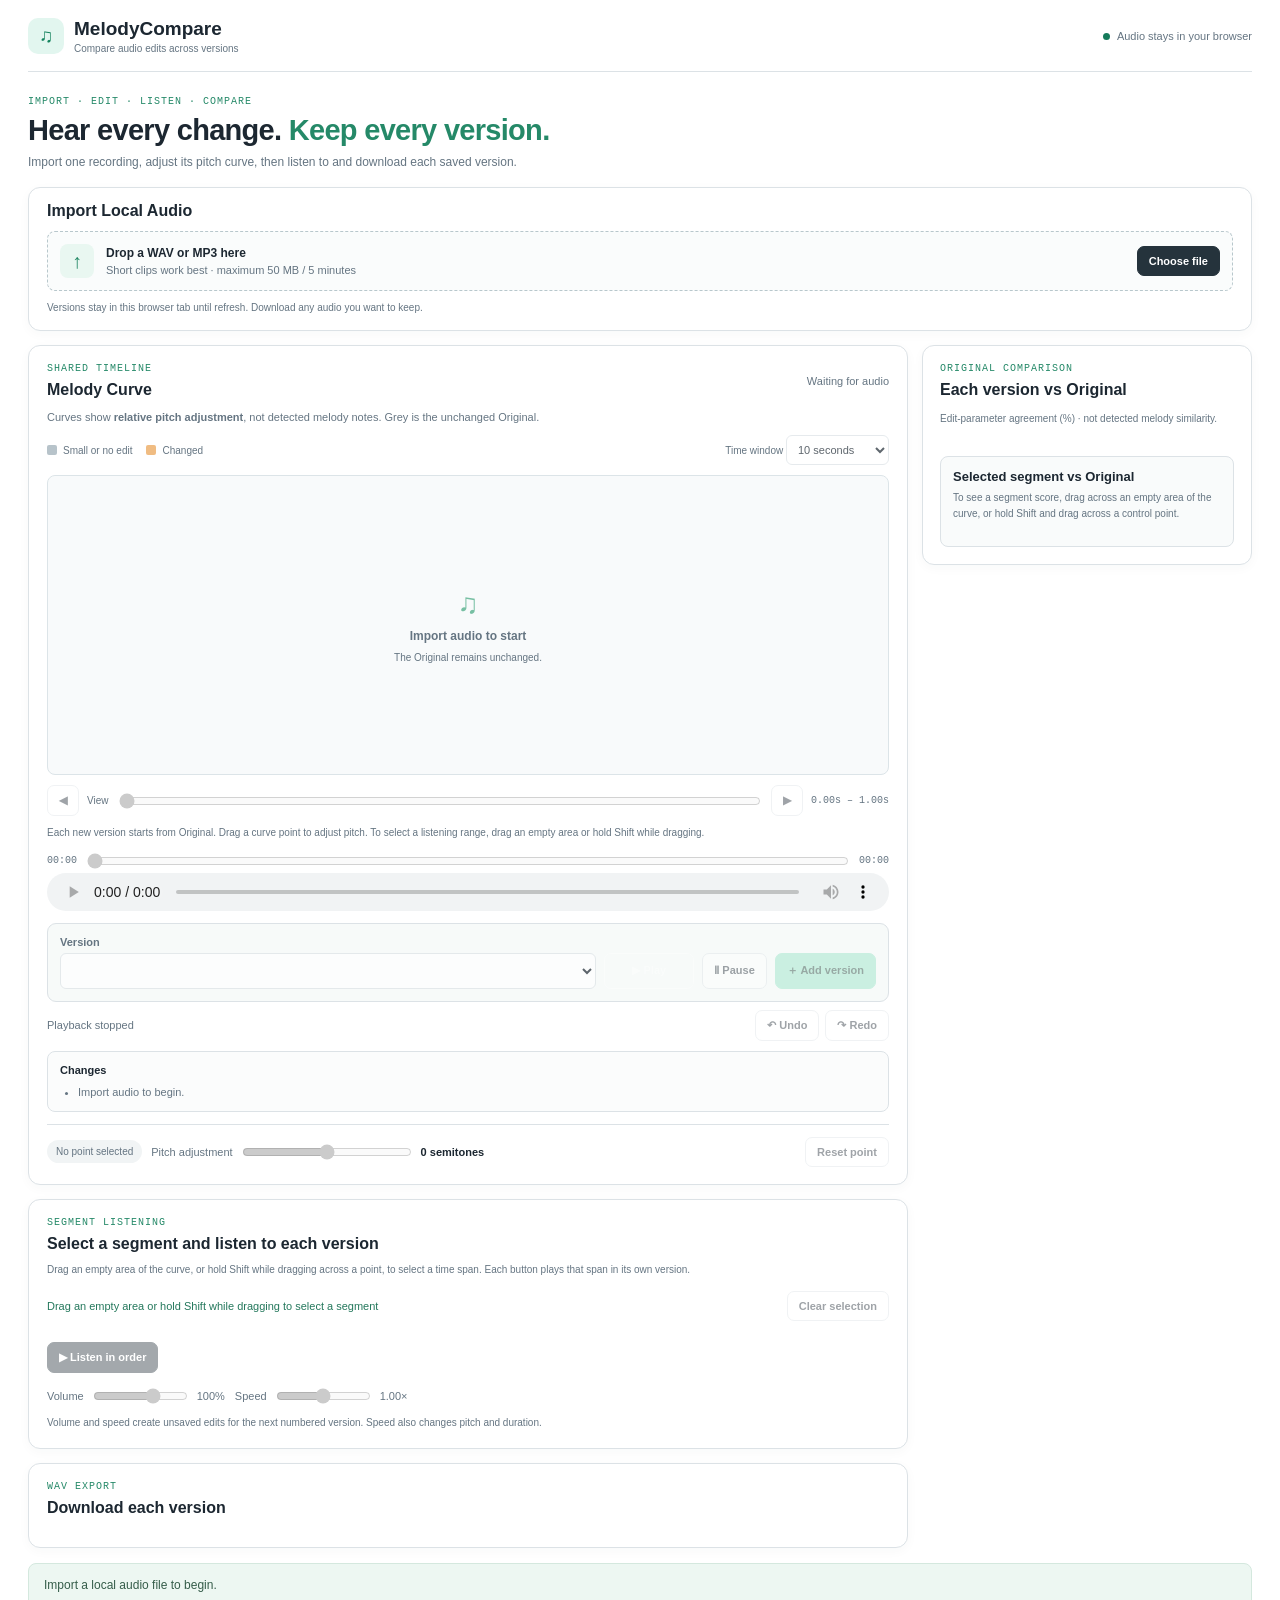
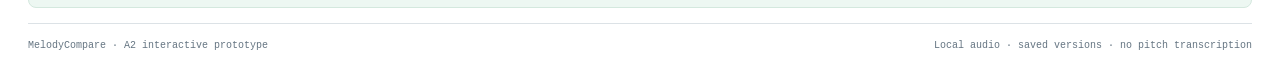
==== commit 40f44e42: "Modification function" ====
--- a/index.html
+++ b/index.html
@@ -1,77 +1,50 @@
 <!doctype html>
 <html lang="en">
-<head>
-  <meta charset="UTF-8">
-  <meta name="viewport" content="width=device-width, initial-scale=1.0">
-  <meta name="theme-color" content="#ffffff">
-  <title>MelodyCompare — Melody editing workspace</title>
-  <link rel="stylesheet" href="style.css">
-</head>
+<head><meta charset="UTF-8"><meta name="viewport" content="width=device-width, initial-scale=1.0"><meta name="theme-color" content="#ffffff"><title>MelodyCompare — Audio version comparison</title><link rel="stylesheet" href="style.css"></head>
 <body>
-  <main class="app-shell">
-    <header class="topbar">
-      <a class="brand" href="#top"><span class="brand-mark">♫</span><span>MelodyCompare<small>Melody comparison &amp; creation workspace</small></span></a>
-      <span class="privacy-note"><i></i>Audio stays in your browser</span>
-    </header>
-    <section class="intro" id="top">
-      <div><p class="eyebrow">MELODY SIMILARITY FEEDBACK</p><h1>Hear the change. <span>Make it yours.</span></h1><p class="subtitle">Import audio or describe a scene. Move the notes, listen to your changes, and compare versions.</p></div>
+<main class="app-shell" id="top">
+  <header class="topbar"><a class="brand" href="#top"><span class="brand-mark">♫</span><span>MelodyCompare<small>Compare audio edits across versions</small></span></a><span class="privacy-note"><i></i>Audio stays in your browser</span></header>
+  <section class="intro"><p class="eyebrow">IMPORT · EDIT · LISTEN · COMPARE</p><h1>Hear every change. <span>Keep every version.</span></h1><p class="subtitle">Import one recording, adjust its pitch curve, then listen to and download each saved version.</p></section>
+  <section class="card source-card" aria-label="Import local audio">
+    <div class="section-heading"><h2>Import Local Audio</h2><button id="replaceFileBtn" class="button hidden" type="button">Replace file</button></div>
+    <input id="audioFile" type="file" accept="audio/*,.wav,.mp3,.m4a,.aac,.ogg,.flac,.webm" hidden>
+    <div id="dropZone" class="upload-drop" role="button" tabindex="0" aria-label="Choose or drop a local audio file"><span class="upload-icon">↑</span><div><strong>Drop a WAV or MP3 here</strong><span>Short clips work best · maximum 50 MB / 5 minutes</span></div><button id="chooseFileBtn" class="button button-dark" type="button">Choose file</button></div>
+    <div id="loadedFile" class="loaded-file hidden"><span class="file-glyph">♫</span><div><strong id="fileName">—</strong><span id="fileInfo">—</span></div></div>
+    <p class="fine-print">Versions stay in this browser tab until refresh. Download any audio you want to keep.</p>
+  </section>
+  <div class="workspace-grid">
+    <section class="main-column">
+      <section class="card track-card">
+        <div class="track-header"><div><p class="eyebrow">SHARED TIMELINE</p><h2>Melody Curve</h2></div><span id="sourceStatus" class="track-status">Waiting for audio</span></div>
+        <p class="curve-note">Curves show <strong>relative pitch adjustment</strong>, not detected melody notes. Grey is the unchanged Original.</p>
+        <div class="track-legend"><span><i class="same-key"></i>Small or no edit</span><span><i class="changed-key"></i>Changed</span><label>Time window <select id="zoomControl"><option value="5">5 seconds</option><option value="10" selected>10 seconds</option><option value="20">20 seconds</option><option value="0">Full recording</option></select></label></div>
+        <div id="rollWrap" class="roll-wrap"><canvas id="trackCanvas" aria-label="Version pitch-adjustment curves. Drag a point to edit. Drag an empty area or Shift-drag to select a time range."></canvas><div id="emptyState" class="empty-state"><span>♫</span><strong>Import audio to start</strong><small>The Original remains unchanged.</small></div></div>
+        <div class="track-navigation"><button id="panLeftBtn" class="button" type="button" aria-label="Move view left" disabled>◀</button><label for="trackPan">View</label><input id="trackPan" type="range" min="0" max="1000" value="0" disabled><button id="panRightBtn" class="button" type="button" aria-label="Move view right" disabled>▶</button><span id="viewRange">00:00 – 00:00</span></div>
+        <p id="curveHelp" class="fine-print">Each new version starts from Original. Drag a curve point to adjust pitch. To select a listening range, drag an empty area or hold Shift while dragging.</p>
+        <div class="timeline-row"><span id="trackStart">00:00</span><input id="seekControl" type="range" min="0" max="1000" value="0" disabled aria-label="Playback position"><span id="trackEnd">00:00</span></div>
+        <audio id="audioPlayer" class="audio-player" controls preload="metadata" aria-label="Current version playback"></audio>
+        <div class="version-toolbar"><label>Version <select id="versionPicker" disabled aria-label="Choose audio version"></select></label><button id="playSelectedBtn" class="button version-play" type="button" disabled>▶ Play</button><button id="pausePlaybackBtn" class="button" type="button" disabled>Ⅱ Pause</button><button id="saveVersionBtn" class="button button-primary" type="button" disabled>＋ Add version</button></div>
+        <div class="track-actions"><span id="playbackLabel" role="status">Playback stopped</span><div class="button-row"><button id="undoBtn" class="button" type="button" disabled>↶ Undo</button><button id="redoBtn" class="button" type="button" disabled>↷ Redo</button></div></div>
+        <div id="wholePanel"><div class="working-changes"><strong id="versionChangesTitle">Changes</strong><ul id="versionChanges"><li>Import audio to begin.</li></ul></div>
+        <div class="point-tools"><span id="selectedPointLabel" class="selection-chip">No point selected</span><label>Pitch adjustment <input id="pitchControl" type="range" min="-12" max="12" step="0.25" value="0" disabled><strong id="pitchValue">0 semitones</strong></label><button id="resetPointBtn" class="button" type="button" disabled>Reset point</button></div></div>
+      </section>
+      <section id="segmentPanel" class="card edit-card">
+        <div class="section-heading"><div><p class="eyebrow">SEGMENT LISTENING</p><h2>Select a segment and listen to each version</h2></div></div>
+        <p class="fine-print">Drag an empty area of the curve, or hold Shift while dragging across a point, to select a time span. Each button plays that span in its own version.</p>
+        <div class="selection-actions"><strong id="selectionLabel">No time range selected</strong><button id="clearSelectionBtn" class="button" type="button" disabled>Clear selection</button></div>
+        <div id="segmentPlayList" class="segment-play-list"></div><button id="playAllSegmentsBtn" class="button button-dark" type="button" disabled>▶ Listen in order</button>
+        <div class="upload-tools"><label>Volume <input id="volumeControl" type="range" min="0" max="150" value="100" disabled><span id="volumeValue">100%</span></label><label>Speed <input id="speedControl" type="range" min="0.5" max="1.5" step="0.05" value="1" disabled><span id="speedValue">1.00×</span></label></div>
+        <p class="fine-print">Volume and speed create unsaved edits for the next numbered version. Speed also changes pitch and duration.</p>
+
+      </section>
+      <section class="card versions-card"><div class="section-heading"><div><p class="eyebrow">WAV EXPORT</p><h2>Download each version</h2></div></div><div id="downloadList" class="download-list"></div></section>
     </section>
-    <section class="source-card card" aria-label="Audio source">
-      <div class="source-tabs" role="tablist" aria-label="Choose an audio source">
-        <button class="source-tab active" id="uploadTab" type="button" role="tab" aria-selected="true" aria-controls="uploadSource">Import local audio</button>
-        <button class="source-tab" id="generateTab" type="button" role="tab" aria-selected="false" aria-controls="generateSource">Create from a scene</button>
-      </div>
-      <div id="uploadSource" class="source-content" role="tabpanel">
-        <input id="audioFile" type="file" accept="audio/*,.wav,.mp3,.m4a,.aac,.ogg,.flac,.webm" hidden>
-        <div class="upload-drop" id="dropZone" tabindex="0" role="button" aria-label="Choose or drop an audio file">
-          <span class="upload-icon">↑</span><div><strong>Drop an audio file here</strong><span>WAV, MP3 and other browser-supported formats · up to 5 minutes / 50 MB</span></div><button class="button button-dark" id="chooseFileBtn" type="button">Choose file</button>
-        </div>
-        <p class="fine-print">Imported audio becomes editable time slices. Pitch controls transpose those slices; they do not claim to detect the recording's melody.</p>
-      </div>
-      <div id="generateSource" class="source-content hidden" role="tabpanel">
-        <label class="prompt-label" for="scenePrompt">Describe the scene you want to hear</label>
-        <div class="prompt-row"><input id="scenePrompt" type="text" maxlength="160" placeholder="For example: a gentle piano melody on a rainy evening"><button class="button button-primary" id="generateBtn" type="button">✦ Generate melody</button></div>
-        <div class="generator-options"><label>Mood<select id="moodSelect"><option value="follow">Follow description</option><option value="calm">Calm</option><option value="bright">Bright</option><option value="dreamy">Dreamy</option><option value="sad">Sad</option><option value="energetic">Energetic</option></select></label><label>Tempo <span id="tempoValue">96 BPM</span><input id="tempoControl" type="range" min="60" max="150" value="96"></label></div>
-        <p class="fine-print">A local rule-based generator creates a random monophonic melody. No generative AI model is connected.</p>
-      </div>
-      <div id="loadedFile" class="loaded-file hidden"><span class="file-glyph">♫</span><div><strong id="fileName">—</strong><span id="fileInfo">—</span></div><button class="button button-light" id="replaceFileBtn" type="button">Replace file</button></div>
-    </section>
-    <div class="workspace-grid">
-      <section class="main-column">
-        <section class="card track-card">
-          <div class="track-header"><div><p class="eyebrow">MELODY TRACK</p><h2 id="trackTitle">Editable melody line</h2></div><div class="track-status"><span class="status-dot" id="sourceDot"></span><span id="sourceStatus">Waiting for audio</span></div></div>
-          <div class="track-legend"><span class="note-legend"><i class="legend-original"></i>Same as original</span><span class="note-legend"><i class="legend-edited"></i>Changed or added</span><span class="drag-hint" id="lineHelp">Move blocks up or down to change pitch, or left and right to change time.</span></div>
-          <div class="view-options hidden" id="viewOptions"><span class="slice-view-label">Editable slices</span><span class="slice-info" id="sliceInfo"></span></div>
-          <div class="roll-wrap" id="rollWrap"><canvas id="trackCanvas" aria-label="Editable pitch and timing blocks. Select a block to use the pitch and duration controls."></canvas><div class="empty-state" id="emptyState"><span>♫</span><strong>Import audio or generate a scene melody</strong><small>The blocks and the audio use the same editable data.</small></div></div>
-          <div class="track-navigation hidden" id="trackNavigation" aria-label="Timeline view navigation"><button class="button button-light" type="button" id="panLeftBtn" aria-label="Move timeline view left" disabled>◀</button><label for="trackPan">View</label><input id="trackPan" type="range" min="0" max="1000" step="1" value="0" disabled aria-label="Move the visible timeline left or right"><button class="button button-light" type="button" id="panRightBtn" aria-label="Move timeline view right" disabled>▶</button><span id="viewRange" class="view-range">00:00 – 00:00</span></div>
-          <div class="timeline-row"><span id="trackStart">00:00</span><input id="seekControl" type="range" min="0" max="1000" value="0" disabled aria-label="Playback position"><span id="trackEnd">00:00</span></div>
-          <audio id="audioPlayer" controls preload="metadata" class="audio-player" aria-label="Play, pause and seek audio"></audio>
-          <div class="track-actions">
-            <div class="button-row"><button class="button button-light" id="playOriginalBtn" type="button" disabled>▶ Original</button><button class="button button-dark" id="playEditedBtn" type="button" disabled>▶ Edited</button></div>
-            <div class="button-row"><button class="button button-light" id="undoBtn" type="button" disabled>↶ Undo</button><button class="button button-light" id="redoBtn" type="button" disabled>↷ Redo</button><button class="button button-light" id="resetBtn" type="button" disabled>Reset</button><button class="button button-primary" id="downloadBtn" type="button" disabled>↓ Export WAV</button></div>
-          </div>
-          <p class="source-caveat" id="sourceCaveat">Generated blocks represent notes. Imported blocks represent real audio slices, with relative pitch shifts rather than detected musical pitches.</p>
-        </section>
-        <section class="card edit-card" id="editCard">
-          <div class="section-heading"><div><p class="eyebrow">EDIT SELECTED NOTE</p><h2 id="editTitle">Note editing</h2></div><span id="selectedNoteLabel" class="selection-chip">No note selected</span></div>
-          <div class="note-controls" id="noteControls"><label><span id="pitchControlLabel">Pitch</span> <select id="notePitch" disabled></select></label><label>Length <select id="noteLength" disabled><option value="0.5">½ beat</option><option value="1">1 beat</option><option value="1.5">1.5 beats</option><option value="2">2 beats</option></select></label><button class="button button-light" id="duplicateNoteBtn" type="button" disabled>Duplicate</button><button class="button button-light button-red" id="deleteNoteBtn" type="button" disabled>Delete</button><button class="button button-light" id="addNoteBtn" type="button" disabled>＋ Add</button></div>
-          <div class="upload-tools hidden" id="uploadTools"><label>Volume <input id="volumeControl" type="range" min="0" max="150" value="100"><span id="volumeValue">100%</span></label><label>Speed <input id="speedControl" type="range" min="0.5" max="1.5" step="0.05" value="1"><span id="speedValue">1.00×</span></label><button class="button button-light" id="fadeInBtn" type="button">Fade in · 2s</button><button class="button button-light" id="fadeOutBtn" type="button">Fade out · 2s</button><div class="selection-actions"><span id="selectionLabel">Shift + drag on the track to select a time range</span><button class="button button-light" id="keepSelectionBtn" type="button" disabled>Keep range</button><button class="button button-light button-red" id="deleteSelectionBtn" type="button" disabled>Remove range</button></div></div>
-        </section>
-        <section class="card edit-card suggestion-card" id="suggestionCard">
-          <div class="section-heading"><div><p class="eyebrow">SUGGESTION</p><h2>Try a different direction</h2></div><span class="selection-chip">Simulated AI · rules only</span></div>
-          <div class="suggestion-row"><div><strong>Direction</strong><select id="suggestionDirection"><option value="smoother">Smoother</option><option value="simpler">Simpler</option><option value="varied">More varied</option><option value="higher">Higher</option></select></div><button class="button button-light" id="suggestBtn" type="button" disabled>✦ Generate suggestion</button><span id="suggestionInfo">Listen, continue editing, then accept or reject the revision.</span><div class="suggestion-actions"><button class="button button-primary" id="acceptBtn" type="button" disabled>Accept revision</button><button class="button button-light" id="rejectBtn" type="button" disabled>Reject revision</button></div></div>
-        </section>
-      </section>
-      <aside class="feedback-column">
-        <section class="card feedback-card"><p class="eyebrow">GLOBAL SIMILARITY</p><h2 id="similarityTitle">Overall similarity</h2><div class="score-row"><strong id="similarityScore">—</strong><span id="similarityCount">Waiting for a reference</span></div><div class="meter"><div id="scoreBar"></div></div><p id="similarityMethod" class="feedback-copy">Load a source to compare its original items with your revision.</p></section>
-        <section class="card feedback-card local-card"><p class="eyebrow">LOCAL FEEDBACK</p><h2>Selected item &amp; edit history</h2><div class="local-note-box" id="localFeedback"><span class="local-icon">⌖</span><p>Select a block to see its pitch, timing and length changes.</p></div><div class="feedback-key"><span><i class="same-key"></i>Same</span><span><i class="changed-key"></i>Changed</span></div><div class="history-heading"><strong>Edit history</strong><span id="changeCount">0 changes</span></div><p id="historyEmpty" class="feedback-copy">Each committed edit will be recorded here.</p><ol id="changeHistory" class="change-history" aria-label="Complete chronological edit history"></ol></section>
-        <section class="card feedback-card explanation-card"><p class="eyebrow">HOW IT WORKS</p><h2>Feedback explanation</h2><p id="feedbackExplanation">Load a source to see its comparison method and current differences.</p><p id="feedbackLatest">No edits yet.</p></section>
-      </aside>
-    </div>
-    <div id="status" class="toast" role="status" aria-live="polite">Import local audio or create a scene melody to begin.</div>
-    <footer><span>MelodyCompare · A2 interactive system prototype</span><span>Rule-based generation · local audio processing</span></footer>
-  </main>
-  <script src="audio-engine.js"></script>
-  <script src="app.js"></script>
-</body>
-</html>
+    <aside class="feedback-column">
+      <section class="card feedback-card"><p class="eyebrow">ORIGINAL COMPARISON</p><h2>Each version vs Original</h2><p class="fine-print">Edit-parameter agreement (%) · not detected melody similarity.</p><div id="similarityList" class="similarity-list" aria-label="Version scores relative to Original"></div><div id="partialComparison" class="partial-comparison"><h3>Selected segment vs Original</h3><p id="partialRange" class="fine-print">To see a segment score, drag across an empty area of the curve, or hold Shift and drag across a control point.</p><div id="partialSimilarityList" class="similarity-list" aria-label="Selected segment scores relative to Original"></div></div></section>
+    </aside>
+  </div>
+  <p id="status" class="status-line" role="status" aria-live="polite">Import a local audio file to begin.</p>
+  <footer><span>MelodyCompare · A2 interactive prototype</span><span>Local audio · saved versions · no pitch transcription</span></footer>
+</main>
+<script src="audio-engine.js"></script><script src="version-model.js"></script><script src="app.js"></script>
+</body></html>
--- a/style.css
+++ b/style.css
@@ -1,167 +1,32 @@
-:root{--bg:#fff;--card:#fff;--ink:#1c2731;--muted:#6e7b87;--line:#dce2e6;--soft:#f7f9fa;--mint:#53c7a1;--mint-dark:#167b5b;--amber:#e59c55;--red:#c95f54;--blue:#5583ae;font-family:Inter,"Segoe UI","Microsoft YaHei",sans-serif;color:var(--ink);background:var(--bg)}
-*{box-sizing:border-box}
-body{margin:0;background:var(--bg);min-height:100vh}
-.app-shell{max-width:1360px;padding:0 32px;margin:auto}
-.topbar{height:76px;border-bottom:1px solid var(--line);display:flex;align-items:center;justify-content:space-between}
-.brand{display:flex;align-items:center;gap:11px;text-decoration:none;color:var(--ink);font-weight:750;font-size:18px}
-.brand-mark{width:36px;height:36px;background:#e2f6ef;border:1px solid #c5ecdc;border-radius:10px;color:#16845f;display:grid;place-items:center;font-size:20px}
-.brand small{display:block;font:10px "Segoe UI",sans-serif;color:var(--muted);font-weight:500;margin-top:3px}
-.privacy-note{font-size:11px;color:var(--muted)}
-.privacy-note i,.status-dot{display:inline-block;width:7px;height:7px;border-radius:50%;background:var(--mint-dark);margin-right:7px}
-.intro{padding:31px 0 20px}
-.eyebrow{font:10px ui-monospace,Consolas,monospace;letter-spacing:1.05px;color:#258968;margin:0 0 8px}
-.intro h1{font-size:31px;letter-spacing:-1px;margin:0;font-weight:730}
-.intro h1 span{color:#258968}
-.subtitle{font-size:12px;color:var(--muted);margin:8px 0 0}
-.card{background:var(--card);border:1px solid var(--line);border-radius:12px;box-shadow:0 3px 12px #20303e08}
-.source-card{padding:14px 17px;margin-bottom:14px}
-.source-tabs{display:flex;gap:6px;border-bottom:1px solid var(--line);margin:0 -1px 13px;padding-bottom:10px}
-.source-tab{border:0;border-radius:7px;background:transparent;color:var(--muted);padding:8px 12px;font:600 11px "Segoe UI",sans-serif;cursor:pointer}
-.source-tab.active{color:#176d51;background:#e9f7f1}
-.source-content.hidden,.hidden{display:none!important}
-.upload-drop{min-height:64px;border:1px dashed #b8c7cc;background:#fafcfc;border-radius:8px;padding:10px 13px;display:flex;align-items:center;gap:12px;cursor:pointer}
-.upload-drop.dragging{border-color:var(--mint-dark);background:#f0faf6}
-.upload-icon{width:34px;height:34px;border-radius:8px;background:#e9f7f1;color:#218764;display:grid;place-items:center;font-size:19px}
-.upload-drop>div{display:grid;gap:4px;flex:1}
-.upload-drop strong{font-size:11px}
-.upload-drop span:not(.upload-icon){font-size:10px;color:var(--muted)}
-.button{border:1px solid var(--line);border-radius:7px;padding:8px 12px;background:#fff;color:var(--ink);font:600 10px "Segoe UI",sans-serif;cursor:pointer;white-space:nowrap;transition:.15s}
-.button:hover:not(:disabled){border-color:#9cabae;background:#f7f9f9}
-.button:focus-visible,input:focus-visible,select:focus-visible,.upload-drop:focus-visible{outline:2px solid #4dc29a;outline-offset:2px}
-.button:disabled{opacity:.43;cursor:not-allowed}
-.button-dark{background:#25333c;color:#fff;border-color:#25333c}
-.button-dark:hover:not(:disabled){background:#374a56;color:#fff}
-.button-primary{background:#8ee2c2;border-color:#8ee2c2;color:#153b30}
-.button-primary:hover:not(:disabled){background:#a3ecd1}
-.button-red{color:#b14f48}
-.prompt-label{display:block;font-size:10px;font-weight:650;margin:1px 0 6px}
-.prompt-row{display:flex;gap:8px}
-.prompt-row input{flex:1;min-width:0;border:1px solid var(--line);border-radius:7px;padding:10px 12px;font:11px "Segoe UI",sans-serif;color:var(--ink);background:#fff}
-.generator-options{display:flex;align-items:center;gap:24px;margin-top:10px}
-.generator-options label,.note-controls label,.upload-tools>label{font-size:10px;color:var(--muted);display:flex;align-items:center;gap:8px}
-.generator-options select,.suggestion-row select,.note-controls select{background:#fff;color:var(--ink);border:1px solid var(--line);border-radius:6px;padding:6px 8px;font:10px "Segoe UI",sans-serif}
-.generator-options input{accent-color:var(--mint-dark);width:120px}
-.generator-options label span{color:var(--ink)}
-.fine-print{font-size:9px;color:var(--muted);margin:9px 0 0}
-.loaded-file{display:flex;align-items:center;gap:10px;padding:7px 1px 2px}
-.file-glyph{width:32px;height:32px;border-radius:8px;display:grid;place-items:center;background:#eef7f4;color:#23845f}
-.loaded-file div{display:grid;gap:3px;flex:1;min-width:0}
-.loaded-file strong{font-size:11px;overflow:hidden;text-overflow:ellipsis;white-space:nowrap}
-.loaded-file span:not(.file-glyph){font-size:9px;color:var(--muted)}
-.workspace-grid{min-width:0;max-width:100%;display:grid;grid-template-columns:minmax(0,1fr) 280px;gap:14px;align-items:start}
-.main-column,.feedback-column{display:grid;grid-template-columns:minmax(0,1fr);min-width:0;max-width:100%;gap:14px}
-.track-card{padding:17px 18px;min-width:0;max-width:100%;overflow:hidden}
-.track-header,.section-heading{display:flex;justify-content:space-between;align-items:center}
-.track-header .eyebrow,.section-heading .eyebrow{margin-bottom:5px}
-.track-header h2,.section-heading h2,.feedback-card h2{font-size:15px;margin:0;font-weight:700}
-.track-status{font-size:10px;color:var(--muted)}
-.track-legend{display:flex;align-items:center;gap:14px;margin:13px 0 8px;font-size:9px;color:var(--muted)}
-.track-legend>span:not(.drag-hint){display:flex;align-items:center;gap:6px}
-.track-legend i{display:inline-block;width:9px;height:9px;border-radius:3px}
-.legend-original{background:#b7c3ca}
-.legend-edited{background:#f0bc82}
-.drag-hint{margin-left:auto}
-.roll-wrap{width:100%;min-width:0;max-width:100%;height:280px;position:relative;border:1px solid #dce4e8;border-radius:8px;background:#f8fafb;overflow:hidden}
-.roll-wrap canvas{width:100%;max-width:100%;height:100%;display:block;touch-action:none;cursor:crosshair}
-.empty-state{position:absolute;inset:0;display:grid;align-content:center;justify-items:center;gap:8px;color:var(--muted);pointer-events:none}
-.empty-state>span{font-size:25px;color:#77bfa3}
-.empty-state strong{font-size:11px;color:#53616b}
-.empty-state small{font-size:9px}
-.timeline-row{min-width:0;display:flex;align-items:center;gap:8px;margin:9px 1px 2px;color:var(--muted);font:9px ui-monospace,Consolas,monospace}
-.timeline-row input{min-width:0;flex:1;accent-color:#48b98e}
-.audio-player{display:block;max-width:100%;min-width:0;height:36px;width:100%;filter:none;margin:1px 0}
-.track-actions{display:flex;justify-content:space-between;align-items:center;gap:8px;flex-wrap:wrap}
-.button-row{display:flex;align-items:center;gap:6px;flex-wrap:wrap}
-.source-caveat{font-size:9px;color:#7b8790;border-top:1px solid var(--line);padding-top:10px;margin:12px 0 0;line-height:1.5}
-.edit-card{padding:16px 18px}
-.selection-chip{border-radius:20px;background:#f1f4f5;color:var(--muted);font-size:9px;padding:6px 9px}
-.note-controls{display:flex;gap:9px;align-items:center;flex-wrap:wrap;margin-top:14px}
-.note-controls label{color:var(--ink)}
-.note-controls select{min-width:90px}
-.upload-tools{display:flex;gap:9px;align-items:center;flex-wrap:wrap;margin-top:14px}
-.upload-tools.hidden{display:none}
-.upload-tools input{accent-color:var(--mint-dark);width:110px}
-.upload-tools span{color:var(--ink)}
-.selection-actions{display:flex;align-items:center;gap:7px;flex-wrap:wrap;width:100%;padding-top:7px}
-.selection-actions>span{font-size:9px;color:var(--muted);margin-right:auto}
-.section-divider{height:1px;background:var(--line);margin:15px 0}
-.suggestion-row{display:flex;align-items:center;gap:10px;flex-wrap:wrap}
-.suggestion-row>div:first-child{display:grid;grid-template-columns:auto auto;gap:6px;align-items:center}
-.suggestion-row .eyebrow{grid-column:1/-1;margin:0}
-.suggestion-row strong{font-size:10px}
-.suggestion-row>span{font-size:9px;color:var(--muted);flex:1}
-.suggestion-actions{display:flex;gap:6px}
-.feedback-card{padding:16px}
-.feedback-card h2{margin-bottom:13px}
-.score-row{display:flex;align-items:baseline;gap:9px;margin:8px 0 10px}
-.score-row strong{font:700 34px "Segoe UI",sans-serif;color:#238b67}
-.score-row span{font-size:9px;color:var(--muted)}
-.meter{height:7px;background:#e9eeee;border-radius:10px;overflow:hidden}
-.meter>div{height:100%;width:0;background:#55c69e;transition:width .2s}
-.feedback-copy{font-size:9px;color:var(--muted);line-height:1.55;margin:10px 0 0}
-.local-note-box{display:flex;gap:9px;align-items:flex-start;background:#f7f9fa;border:1px solid #edf0f1;border-radius:7px;padding:11px}
-.local-icon{font-size:15px;color:#468b70}
-.local-note-box p{font-size:10px;line-height:1.55;color:#66747d;margin:0}
-.feedback-key{display:flex;gap:13px;margin-top:12px;font-size:9px;color:var(--muted)}
-.feedback-key span{display:flex;align-items:center;gap:5px}
-.feedback-key i{width:9px;height:9px;border-radius:3px}
-.same-key{background:#b7c3ca}
-.changed-key{background:#f0bc82}
-.explanation-card p:not(.eyebrow){font-size:9px;color:var(--muted);line-height:1.6;margin:8px 0 0}
-.toast{position:fixed;bottom:13px;left:50%;transform:translateX(-50%);background:#263640;color:#fff;border-radius:8px;padding:9px 14px;font-size:10px;box-shadow:0 5px 18px #13202a28;z-index:4;max-width:90vw;text-align:center}
-footer{display:flex;justify-content:space-between;border-top:1px solid var(--line);padding:17px 0 22px;margin-top:17px;color:#7e8a93;font:9px ui-monospace,Consolas,monospace}
+:root{--bg:#fff;--card:#fff;--ink:#1c2731;--muted:#657582;--line:#dce2e6;--soft:#f7f9fa;--mint:#53c7a1;--mint-dark:#167b5b;font-family:Inter,"Segoe UI",sans-serif;color:var(--ink);background:var(--bg)}
+*{box-sizing:border-box}body{margin:0;background:#fff}.app-shell{max-width:1440px;padding:0 28px;margin:auto}.topbar{height:72px;border-bottom:1px solid var(--line);display:flex;align-items:center;justify-content:space-between;gap:12px}.brand{display:flex;align-items:center;gap:10px;text-decoration:none;color:var(--ink);font-size:19px;font-weight:750}.brand-mark{width:36px;height:36px;border-radius:10px;background:#e2f6ef;color:#16845f;display:grid;place-items:center}.brand small{display:block;font-size:10px;font-weight:400;color:var(--muted);margin-top:3px}.privacy-note{font-size:11px;color:var(--muted)}.privacy-note i{display:inline-block;width:7px;height:7px;border-radius:50%;background:var(--mint-dark);margin-right:7px}.intro{padding:24px 0 18px}.eyebrow{font:10px ui-monospace,Consolas,monospace;letter-spacing:1px;color:#258968;margin:0 0 7px}.intro h1{font-size:29px;letter-spacing:-.7px;margin:0}.intro h1 span{color:#258968}.subtitle{font-size:12px;color:var(--muted);margin:8px 0 0}.card{border:1px solid var(--line);border-radius:12px;background:#fff;box-shadow:0 3px 12px #20303e08}.source-card{padding:14px 18px;margin-bottom:14px}.section-heading,.track-header{display:flex;justify-content:space-between;align-items:center;gap:10px}.section-heading h2,.track-header h2,.feedback-card h2{font-size:16px;margin:0;font-weight:700}.upload-drop{display:flex;gap:12px;align-items:center;border:1px dashed #b8c7cc;border-radius:8px;background:#fafcfc;padding:12px;margin-top:11px;cursor:pointer}.upload-drop.dragging{border-color:#167b5b;background:#edf9f4}.upload-icon,.file-glyph{width:34px;height:34px;border-radius:8px;display:grid;place-items:center;background:#e9f7f1;color:#218764;font-size:20px}.upload-drop>div,.loaded-file>div{flex:1;display:grid;gap:4px;min-width:0}.upload-drop strong,.loaded-file strong{font-size:12px;overflow-wrap:anywhere}.upload-drop span:not(.upload-icon),.loaded-file div span{font-size:11px;color:var(--muted)}.loaded-file{display:flex;align-items:center;gap:10px;margin-top:10px}.button{border:1px solid var(--line);border-radius:7px;padding:8px 11px;background:white;color:var(--ink);font:600 11px "Segoe UI",sans-serif;cursor:pointer;white-space:nowrap}.button:hover:not(:disabled){filter:brightness(.96);border-color:#9cabae}.button:disabled{opacity:.42;cursor:not-allowed}.button:focus-visible,input:focus-visible,select:focus-visible,.upload-drop:focus-visible,summary:focus-visible{outline:2px solid #398968;outline-offset:2px}.button-dark{background:#25333c;color:#fff;border-color:#25333c}.button-primary{background:#8ee2c2;border-color:#8ee2c2;color:#153b30}.button-red{color:#ac4843}.hidden{display:none!important}.fine-print{font-size:10px;color:var(--muted);line-height:1.55;margin:9px 0 0}.workspace-grid{display:grid;grid-template-columns:minmax(0,1fr) 330px;gap:14px;align-items:start;min-width:0}.main-column,.feedback-column{display:grid;grid-template-columns:minmax(0,1fr);gap:14px;min-width:0}.track-card,.edit-card,.versions-card{padding:17px 18px;min-width:0;overflow:hidden}.track-status{font-size:11px;color:var(--muted);text-align:right}.curve-note{font-size:11px;line-height:1.5;color:var(--muted);margin:10px 0}.track-legend{display:flex;flex-wrap:wrap;align-items:center;gap:14px;font-size:10px;color:var(--muted);margin:10px 0}.track-legend>span{display:flex;align-items:center;gap:6px}.track-legend i{width:10px;height:10px;border-radius:2px}.same-key{background:#b7c3ca}.changed-key{background:#f0bc82}.track-legend label{margin-left:auto}.roll-wrap{width:100%;min-width:0;max-width:100%;height:300px;position:relative;border:1px solid #dce4e8;border-radius:8px;background:#f8fafb;overflow:hidden}.roll-wrap canvas{width:100%;height:100%;display:block;touch-action:none;cursor:crosshair}.empty-state{position:absolute;inset:0;display:grid;align-content:center;justify-items:center;gap:9px;pointer-events:none;color:var(--muted);font-size:12px}.empty-state>span{font-size:28px;color:#77bfa3}.empty-state small{font-size:10px}.track-navigation{display:flex;align-items:center;gap:8px;min-width:0;margin-top:10px;font-size:10px;color:var(--muted)}.track-navigation input{flex:1;min-width:0;accent-color:#167b5b}.track-navigation>span{font:10px ui-monospace,Consolas,monospace;white-space:nowrap}.timeline-row{display:flex;align-items:center;gap:8px;margin:10px 0 2px;font:10px ui-monospace,Consolas,monospace;color:var(--muted)}.timeline-row input{flex:1;min-width:0;accent-color:#48b98e}.audio-player{width:100%;height:38px;display:block}.track-actions{display:flex;align-items:center;justify-content:space-between;gap:10px;flex-wrap:wrap;margin-top:8px}.track-actions>span{font-size:11px;color:var(--muted)}.button-row{display:flex;gap:6px;align-items:center;flex-wrap:wrap}.original-play{background:#65737f;color:white;border-color:#65737f}.selection-chip{font-size:10px;color:var(--muted);border-radius:20px;background:#f1f4f5;padding:6px 9px}.note-controls,.upload-tools{display:flex;gap:10px;flex-wrap:wrap;align-items:center;margin-top:13px}.note-controls label,.upload-tools label{font-size:11px;display:flex;align-items:center;gap:7px;color:var(--muted)}input[type=range]{accent-color:#167b5b}.note-controls input[type=range]{width:130px}.upload-tools input{width:95px}.note-controls input[type=number]{width:62px}.note-controls strong{font-size:11px;color:var(--ink)}input[type=number],select{font:11px "Segoe UI",sans-serif;color:var(--ink);background:#fff;border:1px solid var(--line);padding:7px;border-radius:6px;max-width:100%}.note-controls select{max-width:185px}.selection-actions{display:flex;align-items:center;gap:10px;margin-top:14px;font-size:11px;color:#24785c}.selection-actions strong{flex:1;font-weight:500}.edit-actions{border-top:1px solid var(--line);padding-top:14px;margin-top:14px}.button[aria-pressed=true]{outline:2px solid #287c60;outline-offset:-2px}.feedback-card{padding:17px;min-width:0}.feedback-card h2{margin-bottom:12px}.compare-selectors{display:flex;gap:10px}.compare-selectors label{display:flex;align-items:center;gap:7px;flex:1;font-weight:650;font-size:12px;min-width:0}.compare-selectors select{width:100%;min-width:0}.score-row{display:flex;align-items:baseline;gap:10px;margin:13px 0 9px}.score-row strong{font-size:34px;color:#238b67}.score-row span{font-size:10px;color:var(--muted)}.meter{height:6px;border-radius:10px;background:#e9eeee;overflow:hidden}.meter div{height:100%;width:0;background:#55c69e}.feedback-copy{font-size:11px;color:var(--muted);line-height:1.6;margin:10px 0}.region-list{display:grid;gap:6px;max-height:235px;overflow:auto}.region-button{white-space:normal;line-height:1.5;text-align:left;border-left:4px solid #b7c3ca;width:100%}.region-button.modified{border-left-color:#e8ab6f;background:#fffaf4}.region-button[aria-pressed=true]{outline:2px solid #5583ae;outline-offset:-2px}.segment-controls{border-top:1px solid var(--line);margin-top:13px;padding-top:13px;font-size:11px}.segment-controls .button-row{margin-top:10px}.version-list{display:grid;gap:7px;margin-top:13px}.version-row{display:flex;align-items:center;gap:9px;min-width:0;padding:9px;border:1px solid var(--line);border-left:4px solid var(--version-color);border-radius:7px}.version-row.selected{background:#f3f8fa;outline:2px solid var(--version-color);outline-offset:-2px}.version-row>label{font-size:10px;color:var(--muted);display:flex;gap:4px;align-items:center}.version-name{min-width:0;flex:1;text-align:left;white-space:normal;overflow-wrap:anywhere;border:0;background:transparent}.version-name small{display:block;margin-top:3px;font-weight:400;color:var(--muted);font-size:10px}.version-play{background:var(--version-color);border-color:var(--version-color);color:#fff;min-width:73px}.history-details{border-left:4px solid var(--version-color,#b7c3ca);padding:9px 11px;background:#f8fafb;font-size:11px;line-height:1.6;margin-bottom:10px;overflow-wrap:anywhere}.history-details p{margin:0 0 6px}.history-details ul{margin:5px 0 0;padding-left:18px;max-height:150px;overflow:auto}.version-history{list-style:none;padding:0;margin:15px 0 0;max-height:340px;overflow:auto}.version-history li{margin-bottom:7px}.history-node{width:100%;border-left:4px solid var(--version-color);text-align:left;white-space:normal;line-height:1.5}.history-node small{display:block;color:var(--muted);font-size:10px;font-weight:400}.history-node[aria-pressed=true]{background:#edf5f3;outline:2px solid var(--version-color);outline-offset:-2px}.event-details{border-top:1px solid var(--line);margin-top:12px;padding-top:10px;font-size:11px;color:var(--muted)}.event-details summary{cursor:pointer}.event-log{padding-left:20px;max-height:250px;overflow:auto;font-size:10px;line-height:1.6}.event-log li{padding-bottom:8px;overflow-wrap:anywhere}.status-line{font-size:12px;line-height:1.6;padding:12px 15px;background:#edf7f2;border:1px solid #d4e8de;border-radius:8px;color:#355d4a;margin:15px 0}footer{display:flex;justify-content:space-between;gap:10px;padding:16px 0 22px;color:var(--muted);font:10px ui-monospace,Consolas,monospace;border-top:1px solid var(--line)}
+@media(max-width:1050px){.workspace-grid{grid-template-columns:minmax(0,1fr) 300px}.app-shell{padding:0 18px}.track-legend label{width:100%;margin:0}.version-row{flex-wrap:wrap}.version-name{min-width:130px}}@media(max-width:780px){.workspace-grid{grid-template-columns:1fr}.feedback-column{grid-template-columns:1fr}.app-shell{padding:0 14px}.intro h1{font-size:25px}.roll-wrap{height:280px}.privacy-note{font-size:9px}.topbar{height:68px}.brand small{max-width:230px}.track-actions{align-items:flex-start}}@media(max-width:480px){.privacy-note{display:none}.upload-drop{flex-wrap:wrap}.upload-drop .button{margin-left:45px}.track-card,.edit-card,.versions-card,.feedback-card{padding:13px}.section-heading{flex-wrap:wrap}.track-navigation{flex-wrap:wrap}.track-navigation input{flex-basis:50%}.track-navigation>span{width:100%;text-align:center}.roll-wrap{height:250px}.version-row>label{margin-left:auto}footer{flex-direction:column}.intro h1 span{display:block}.selection-chip{max-width:100%}}
 
+/* Version-focused controls and compact original-relative comparison. */
+.version-toolbar{display:flex;align-items:end;gap:8px;flex-wrap:wrap;margin-top:12px;padding:12px;background:#f7faf9;border:1px solid var(--line);border-radius:9px}
+.version-toolbar label{display:grid;gap:5px;min-width:175px;flex:1;font-size:11px;font-weight:650;color:var(--muted)}
+.version-toolbar select{font-size:12px;font-weight:700;min-height:36px}
+.version-toolbar .button{min-height:36px}
+.version-toolbar .version-play{min-width:90px}
+.working-changes{margin-top:10px;padding:10px 12px;border:1px solid var(--line);border-radius:8px;background:#fbfcfc;font-size:11px;line-height:1.5}
+.working-changes strong{font-size:11px}
+.working-changes ul{margin:6px 0 0;padding-left:18px;max-height:90px;overflow:auto;color:var(--muted)}
+.point-tools{display:flex;align-items:center;gap:9px;flex-wrap:wrap;border-top:1px solid var(--line);margin-top:12px;padding-top:12px}
+.point-tools label{font-size:11px;color:var(--muted);display:flex;align-items:center;gap:7px}
+.point-tools label{flex:1;min-width:190px}
+.point-tools input[type=range]{width:min(170px,35vw)}
+.point-tools strong{color:var(--ink);white-space:nowrap}
+.segment-play-list{display:flex;flex-wrap:wrap;gap:7px;margin:12px 0 9px}
+.segment-play-list .button{min-width:90px}
+.download-list,.similarity-list{display:grid;gap:7px;margin-top:13px}
+.download-row,.similarity-row{display:flex;align-items:center;justify-content:space-between;gap:12px;padding:8px 10px;border:1px solid var(--line);border-left:4px solid var(--version-color);border-radius:7px;background:#fff;font-size:12px}
+.download-row>span,.similarity-row>span{font-weight:650;min-width:0;overflow-wrap:anywhere}
+.download-version{min-width:113px}
+.similarity-row.selected{background:#f2f8f5;outline:1px solid var(--version-color)}
+.similarity-row strong{font-size:15px;color:var(--version-color);font-variant-numeric:tabular-nums}
+.feedback-card .fine-print{margin:0 0 9px}
+@media(max-width:780px){.version-toolbar label{flex-basis:100%}.point-tools label{flex-basis:100%}}
 
-.same-key,.legend-original{background:#b7c3ca}
-.changed-key,.legend-edited{background:#f0bc82}
-
-.view-options{display:flex;align-items:center;gap:10px;flex-wrap:wrap;margin:0 0 9px}
-.slice-view-label{background:#e9f7f1;border:1px solid #aad5c5;color:#176d51;border-radius:7px;padding:8px 12px;font-size:10px;white-space:nowrap}
-.slice-info{font-size:9px;color:var(--muted)}
-
-.suggestion-card .suggestion-row{margin-top:14px}
-.suggestion-row>div:first-child{display:flex;gap:7px}
-.history-heading{display:flex;justify-content:space-between;align-items:center;border-top:1px solid var(--line);margin-top:14px;padding-top:12px;font-size:10px}
-.history-heading span{font-size:9px;color:var(--muted)}
-.change-history{max-height:330px;overflow-y:auto;overscroll-behavior:contain;padding:0 0 0 23px;margin:10px 0 0;font-size:10px}
-.change-history li{padding:0 4px 12px 2px;line-height:1.55;border-bottom:1px solid #eef1f2;margin-bottom:10px}
-.change-history strong{display:block;font-size:10px}
-.change-history small{display:block;color:var(--muted);font-size:9px}
-.change-history p{margin:3px 0 0;color:#586974;overflow-wrap:anywhere}
-.suggestion-row>span{min-width:140px}
-.feedback-copy{overflow-wrap:anywhere}
-
-@media(max-width:950px){.workspace-grid{grid-template-columns:minmax(0,1fr) 245px}
-.app-shell{padding:0 20px}
-.track-actions{align-items:flex-start;flex-direction:column}
-}
-@media(max-width:720px){.workspace-grid{grid-template-columns:1fr}
-.feedback-column{grid-template-columns:1fr 1fr}
-.explanation-card{grid-column:1/-1}
-.app-shell{padding:0 14px}
-.roll-wrap{height:245px}
-.intro h1{font-size:27px}
-.privacy-note{font-size:9px}
-.track-legend{gap:9px;flex-wrap:wrap}
-.drag-hint{width:100%;margin:0}
-.generator-options{gap:12px;flex-wrap:wrap}
-}
-@media(max-width:500px){.feedback-column{grid-template-columns:1fr}
-.explanation-card{grid-column:auto}
-.app-shell{padding:0 11px}
-.track-card,.edit-card,.feedback-card{padding:13px}
-.roll-wrap{height:220px}
-.track-actions>.button-row{width:100%}
-.track-actions .button{padding:7px 8px;font-size:9px}
-.intro{padding-top:24px}
-.intro h1{font-size:25px}
-.suggestion-row>span{width:100%;flex:initial}
-.suggestion-actions{width:100%}
-.upload-drop{flex-wrap:wrap}
-.upload-drop .button{margin-left:46px}
-footer{flex-direction:column;gap:7px}
-}
-
-
-.track-navigation{display:flex;align-items:center;gap:8px;width:100%;min-width:0;margin:10px 0 3px;color:var(--muted);font-size:10px}.track-navigation input{flex:1;min-width:0;accent-color:var(--mint-dark)}.track-navigation .button{flex:none;padding:6px 10px}.view-range{font:9px ui-monospace,Consolas,monospace;white-space:nowrap}
-@media(max-width:500px){.track-navigation{gap:6px;flex-wrap:wrap}.track-navigation input{flex-basis:40%}.view-range{width:100%;text-align:center}}
+#wholePanel{margin-top:10px}
+.partial-comparison{border:1px solid var(--line);border-radius:8px;background:#f9fbfb;margin-top:17px;padding:12px}
+.partial-comparison h3{font-size:13px;margin:0 0 6px}
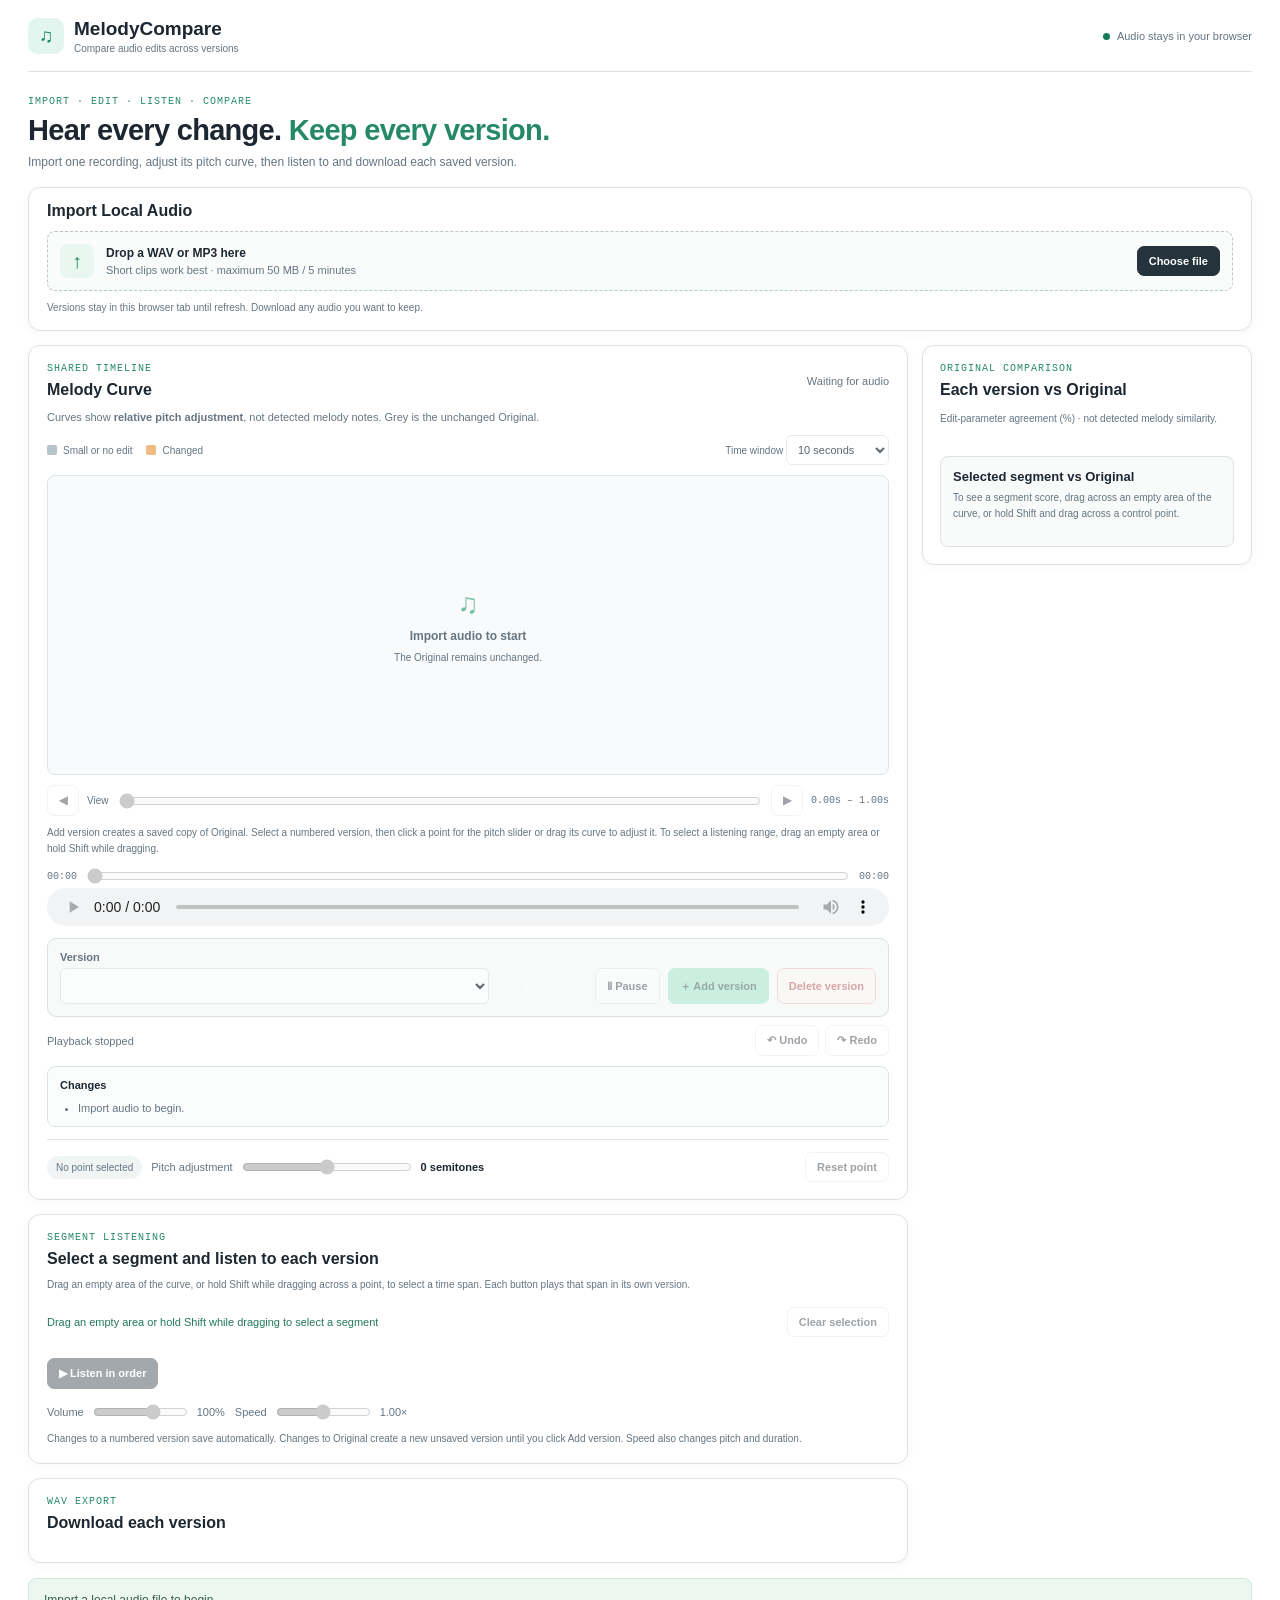
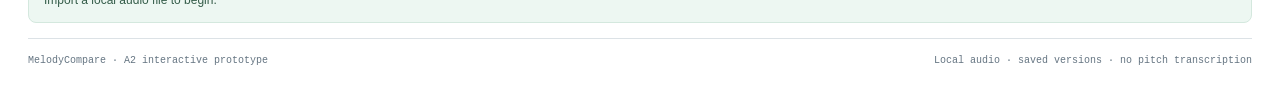
==== commit 970391b9: "Final MelodyCompare prototype and A2 evidence" ====
--- a/index.html
+++ b/index.html
@@ -18,12 +18,12 @@
         <div class="track-header"><div><p class="eyebrow">SHARED TIMELINE</p><h2>Melody Curve</h2></div><span id="sourceStatus" class="track-status">Waiting for audio</span></div>
         <p class="curve-note">Curves show <strong>relative pitch adjustment</strong>, not detected melody notes. Grey is the unchanged Original.</p>
         <div class="track-legend"><span><i class="same-key"></i>Small or no edit</span><span><i class="changed-key"></i>Changed</span><label>Time window <select id="zoomControl"><option value="5">5 seconds</option><option value="10" selected>10 seconds</option><option value="20">20 seconds</option><option value="0">Full recording</option></select></label></div>
-        <div id="rollWrap" class="roll-wrap"><canvas id="trackCanvas" aria-label="Version pitch-adjustment curves. Drag a point to edit. Drag an empty area or Shift-drag to select a time range."></canvas><div id="emptyState" class="empty-state"><span>♫</span><strong>Import audio to start</strong><small>The Original remains unchanged.</small></div></div>
+        <div id="rollWrap" class="roll-wrap"><canvas id="trackCanvas" aria-label="Version pitch-adjustment curves. Drag the selected curve to edit. Drag an empty area or Shift-drag to select a time range."></canvas><div id="emptyState" class="empty-state"><span>♫</span><strong>Import audio to start</strong><small>The Original remains unchanged.</small></div></div>
         <div class="track-navigation"><button id="panLeftBtn" class="button" type="button" aria-label="Move view left" disabled>◀</button><label for="trackPan">View</label><input id="trackPan" type="range" min="0" max="1000" value="0" disabled><button id="panRightBtn" class="button" type="button" aria-label="Move view right" disabled>▶</button><span id="viewRange">00:00 – 00:00</span></div>
-        <p id="curveHelp" class="fine-print">Each new version starts from Original. Drag a curve point to adjust pitch. To select a listening range, drag an empty area or hold Shift while dragging.</p>
+        <p id="curveHelp" class="fine-print">Add version creates a saved copy of Original. Select a numbered version, then click a point for the pitch slider or drag its curve to adjust it. To select a listening range, drag an empty area or hold Shift while dragging.</p>
         <div class="timeline-row"><span id="trackStart">00:00</span><input id="seekControl" type="range" min="0" max="1000" value="0" disabled aria-label="Playback position"><span id="trackEnd">00:00</span></div>
         <audio id="audioPlayer" class="audio-player" controls preload="metadata" aria-label="Current version playback"></audio>
-        <div class="version-toolbar"><label>Version <select id="versionPicker" disabled aria-label="Choose audio version"></select></label><button id="playSelectedBtn" class="button version-play" type="button" disabled>▶ Play</button><button id="pausePlaybackBtn" class="button" type="button" disabled>Ⅱ Pause</button><button id="saveVersionBtn" class="button button-primary" type="button" disabled>＋ Add version</button></div>
+        <div class="version-toolbar"><label>Version <select id="versionPicker" disabled aria-label="Choose audio version"></select></label><button id="playSelectedBtn" class="button version-play" type="button" disabled>▶ Play</button><button id="pausePlaybackBtn" class="button" type="button" disabled>Ⅱ Pause</button><button id="saveVersionBtn" class="button button-primary" type="button" disabled>＋ Add version</button><button id="deleteVersionBtn" class="button button-danger" type="button" disabled>Delete version</button></div>
         <div class="track-actions"><span id="playbackLabel" role="status">Playback stopped</span><div class="button-row"><button id="undoBtn" class="button" type="button" disabled>↶ Undo</button><button id="redoBtn" class="button" type="button" disabled>↷ Redo</button></div></div>
         <div id="wholePanel"><div class="working-changes"><strong id="versionChangesTitle">Changes</strong><ul id="versionChanges"><li>Import audio to begin.</li></ul></div>
         <div class="point-tools"><span id="selectedPointLabel" class="selection-chip">No point selected</span><label>Pitch adjustment <input id="pitchControl" type="range" min="-12" max="12" step="0.25" value="0" disabled><strong id="pitchValue">0 semitones</strong></label><button id="resetPointBtn" class="button" type="button" disabled>Reset point</button></div></div>
@@ -34,7 +34,7 @@
         <div class="selection-actions"><strong id="selectionLabel">No time range selected</strong><button id="clearSelectionBtn" class="button" type="button" disabled>Clear selection</button></div>
         <div id="segmentPlayList" class="segment-play-list"></div><button id="playAllSegmentsBtn" class="button button-dark" type="button" disabled>▶ Listen in order</button>
         <div class="upload-tools"><label>Volume <input id="volumeControl" type="range" min="0" max="150" value="100" disabled><span id="volumeValue">100%</span></label><label>Speed <input id="speedControl" type="range" min="0.5" max="1.5" step="0.05" value="1" disabled><span id="speedValue">1.00×</span></label></div>
-        <p class="fine-print">Volume and speed create unsaved edits for the next numbered version. Speed also changes pitch and duration.</p>
+        <p class="fine-print">Changes to a numbered version save automatically. Changes to Original create a new unsaved version until you click Add version. Speed also changes pitch and duration.</p>
 
       </section>
       <section class="card versions-card"><div class="section-heading"><div><p class="eyebrow">WAV EXPORT</p><h2>Download each version</h2></div></div><div id="downloadList" class="download-list"></div></section>
--- a/style.css
+++ b/style.css
@@ -30,3 +30,6 @@
 #wholePanel{margin-top:10px}
 .partial-comparison{border:1px solid var(--line);border-radius:8px;background:#f9fbfb;margin-top:17px;padding:12px}
 .partial-comparison h3{font-size:13px;margin:0 0 6px}
+
+.button-danger{background:#fff7f6;color:#a9342e;border-color:#e3b3ae}
+.button-danger:hover:not(:disabled){background:#ffece9;border-color:#cf827c}
